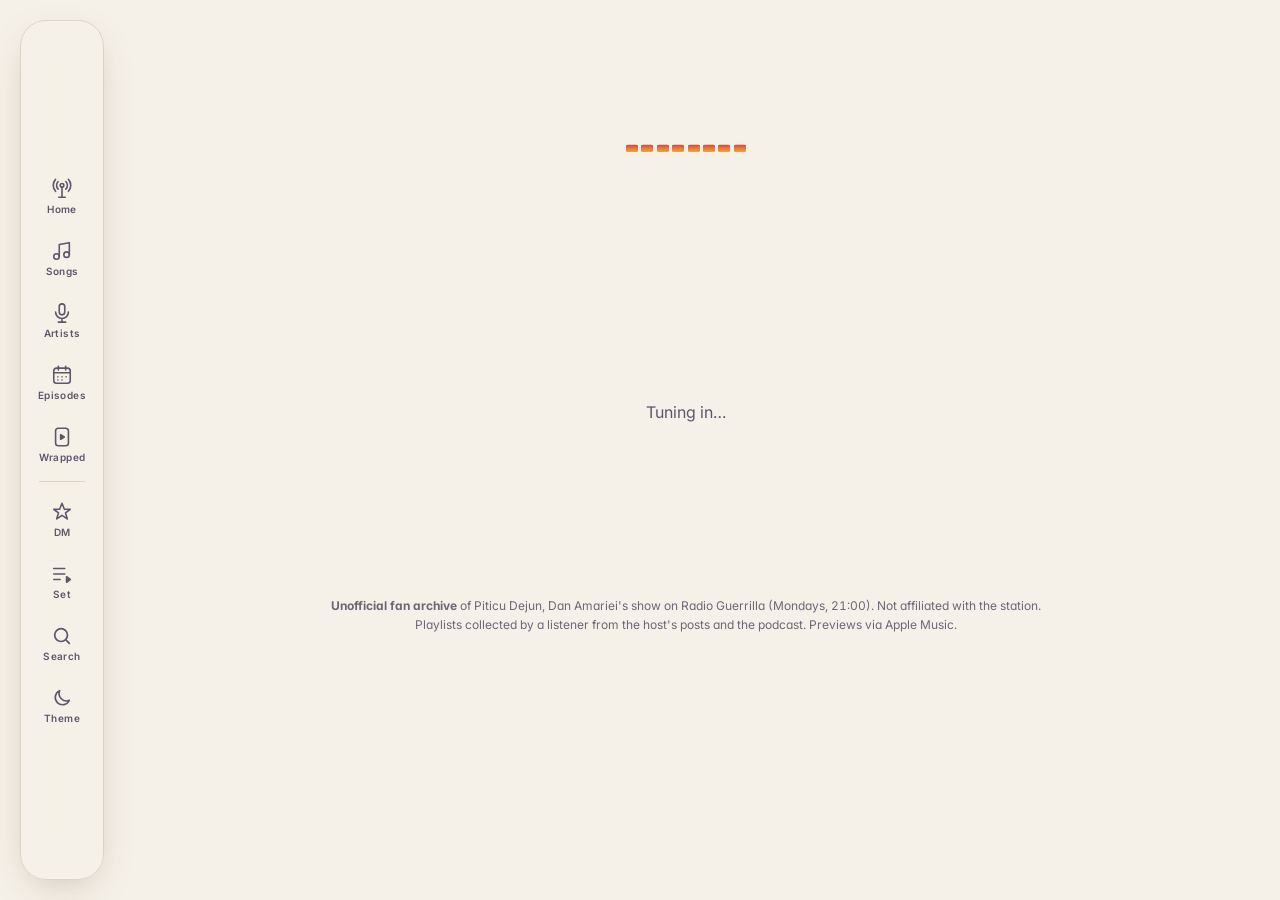
==== index.html @ db1cde35 "Add app shell, design system, router, preview player and views Co-Authored-By: Claude Opus 5.5 <nore" ====
<!doctype html>
<html lang="en">
<head>
<meta charset="utf-8">
<meta name="viewport" content="width=device-width, initial-scale=1, viewport-fit=cover">
<title>Piticu Dejun 400</title>
<meta name="description" content="Unofficial fan archive of Piticu Dejun, Dan Amariei's Monday night show on Radio Guerrilla: every playlist since April 2020, top songs, artists, the Depeche Mode streak and the countdown to #400.">
<meta name="theme-color" content="#0C0A12" media="(prefers-color-scheme: dark)">
<meta name="theme-color" content="#F6F1E8" media="(prefers-color-scheme: light)">
<meta name="color-scheme" content="dark light">
<meta name="pd-data" content="data/shows.json?v=296-3590">
<meta name="pd-aliases" content="data/aliases.json?v=296-3590">
<meta property="og:title" content="Piticu Dejun 400">
<meta property="og:description" content="Breakfast, served Mondays at nine. Every playlist since 2020, in one fan archive.">
<meta property="og:image" content="icons/icon-512.png">
<link rel="manifest" href="manifest.webmanifest">
<link rel="icon" href="icons/icon.svg" type="image/svg+xml">
<link rel="icon" href="icons/icon-192.png" sizes="192x192" type="image/png">
<link rel="apple-touch-icon" href="icons/apple-touch-icon.png">
<meta name="mobile-web-app-capable" content="yes">
<meta name="apple-mobile-web-app-capable" content="yes">
<meta name="apple-mobile-web-app-status-bar-style" content="black-translucent">
<link rel="preconnect" href="https://fonts.googleapis.com">
<link rel="preconnect" href="https://fonts.gstatic.com" crossorigin>
<link href="https://fonts.googleapis.com/css2?family=Inter:wght@400;500;600;700&family=Unbounded:wght@500;700;800&display=swap" rel="stylesheet">
<link rel="preload" href="data/shows.json?v=296-3590" as="fetch" crossorigin>
<link rel="stylesheet" href="css/app.css">
<script>
  // Theme + presenter flags before first paint (no flash).
  (function () {
    var r = document.documentElement, t = null;
    try { t = localStorage.getItem('pd:theme'); } catch (e) {}
    if (t === 'light' || t === 'dark') r.dataset.theme = t;
    r.dataset.themeResolved = t || (matchMedia('(prefers-color-scheme: light)').matches ? 'light' : 'dark');
    if (/[?&]present\b/.test(location.search)) r.dataset.present = '';
  })();
</script>
<script type="module" src="js/app.js"></script>
</head>
<body>
<svg width="0" height="0" style="position:absolute" aria-hidden="true" focusable="false">
  <defs><linearGradient id="meterGrad" x1="0" y1="0" x2="1" y2="1"><stop offset="0" stop-color="#FFB23F"/><stop offset="1" stop-color="#FF3D2E"/></linearGradient></defs>
  <symbol id="i-sp" viewBox="0 0 24 24"><path fill="currentColor" d="M12 2a10 10 0 1 0 0 20 10 10 0 0 0 0-20Zm4.6 14.4a.62.62 0 0 1-.86.2c-2.35-1.43-5.3-1.76-8.79-.96a.62.62 0 1 1-.28-1.21c3.81-.87 7.08-.5 9.72 1.11.3.18.39.57.21.86Zm1.22-2.73a.78.78 0 0 1-1.07.26c-2.69-1.65-6.8-2.13-9.98-1.17a.78.78 0 1 1-.45-1.49c3.64-1.1 8.16-.57 11.24 1.33.37.22.48.7.26 1.07Zm.1-2.84C14.7 8.92 9.38 8.74 6.3 9.68a.94.94 0 1 1-.54-1.8c3.53-1.07 9.4-.86 13.1 1.34a.94.94 0 0 1-.95 1.61Z"/></symbol>
  <symbol id="i-yt" viewBox="0 0 24 24"><circle cx="12" cy="12" r="10" fill="currentColor"/><circle cx="12" cy="12" r="5.6" fill="none" stroke="#fff" stroke-width="1.3"/><path d="M10.4 9.6v4.8l4-2.4-4-2.4Z" fill="#fff"/></symbol>
  <symbol id="i-am" viewBox="0 0 24 24"><rect x="2" y="2" width="20" height="20" rx="6" fill="currentColor"/><path d="M15.6 6.4v7.9a2 2 0 1 1-1.3-1.9V8.9l-4.6 1v5.6a2 2 0 1 1-1.3-1.9V8.3l7.2-1.9Z" fill="#fff"/></symbol>
  <symbol id="i-home" viewBox="0 0 24 24" fill="none" stroke="currentColor" stroke-width="1.75" stroke-linecap="round" stroke-linejoin="round"><path d="M12 10v11M8.5 21h7"/><circle cx="12" cy="8" r="2"/><path d="M7.8 3.8a6 6 0 0 0 0 8.4M16.2 3.8a6 6 0 0 1 0 8.4M5 1.5a9.5 9.5 0 0 0 0 13M19 1.5a9.5 9.5 0 0 1 0 13"/></symbol>
  <symbol id="i-note" viewBox="0 0 24 24" fill="none" stroke="currentColor" stroke-width="1.75" stroke-linecap="round" stroke-linejoin="round"><path d="M9 18V5l11-2v13"/><circle cx="6" cy="18" r="3"/><circle cx="17" cy="16" r="3"/></symbol>
  <symbol id="i-mic" viewBox="0 0 24 24" fill="none" stroke="currentColor" stroke-width="1.75" stroke-linecap="round" stroke-linejoin="round"><rect x="9" y="2" width="6" height="12" rx="3"/><path d="M5 11a7 7 0 0 0 14 0M12 18v4M8 22h8"/></symbol>
  <symbol id="i-cal" viewBox="0 0 24 24" fill="none" stroke="currentColor" stroke-width="1.75" stroke-linecap="round" stroke-linejoin="round"><rect x="3" y="4.5" width="18" height="16.5" rx="3"/><path d="M3 9.5h18M8 2.5v4M16 2.5v4"/><path d="M7.5 14h.01M12 14h.01M16.5 14h.01M7.5 17.5h.01M12 17.5h.01"/></symbol>
  <symbol id="i-story" viewBox="0 0 24 24" fill="none" stroke="currentColor" stroke-width="1.75" stroke-linecap="round" stroke-linejoin="round"><rect x="5" y="2.5" width="14" height="19" rx="3"/><path d="M10.5 9.5v5l4-2.5-4-2.5Z" fill="currentColor"/></symbol>
  <symbol id="i-queue" viewBox="0 0 24 24" fill="none" stroke="currentColor" stroke-width="1.75" stroke-linecap="round" stroke-linejoin="round"><path d="M3 6h12M3 12h12M3 18h7"/><path d="M17 15v6l4-3-4-3Z" fill="currentColor"/></symbol>
  <symbol id="i-search" viewBox="0 0 24 24" fill="none" stroke="currentColor" stroke-width="1.9" stroke-linecap="round"><circle cx="11" cy="11" r="7"/><path d="m20 20-3.5-3.5"/></symbol>
  <symbol id="i-sun" viewBox="0 0 24 24" fill="none" stroke="currentColor" stroke-width="1.75" stroke-linecap="round"><circle cx="12" cy="12" r="4"/><path d="M12 2v2M12 20v2M4.9 4.9l1.4 1.4M17.7 17.7l1.4 1.4M2 12h2M20 12h2M4.9 19.1l1.4-1.4M17.7 6.3l1.4-1.4"/></symbol>
  <symbol id="i-moon" viewBox="0 0 24 24" fill="none" stroke="currentColor" stroke-width="1.75" stroke-linecap="round" stroke-linejoin="round"><path d="M20 14.5A8 8 0 0 1 9.5 4 8 8 0 1 0 20 14.5Z"/></symbol>
  <symbol id="i-vinyl" viewBox="0 0 24 24" fill="none" stroke="currentColor" stroke-width="1.5"><circle cx="12" cy="12" r="10"/><circle cx="12" cy="12" r="3"/><path d="M12 5.5a6.5 6.5 0 0 1 6.5 6.5" stroke-linecap="round"/></symbol>
  <symbol id="i-play" viewBox="0 0 24 24"><path d="M8 5.5v13l11-6.5-11-6.5Z" fill="currentColor"/></symbol>
  <symbol id="i-stop" viewBox="0 0 24 24"><rect x="7" y="7" width="10" height="10" rx="2" fill="currentColor"/></symbol>
  <symbol id="i-close" viewBox="0 0 24 24" fill="none" stroke="currentColor" stroke-width="2" stroke-linecap="round"><path d="M6 6l12 12M18 6 6 18"/></symbol>
  <symbol id="i-more" viewBox="0 0 24 24" fill="currentColor"><circle cx="5" cy="12" r="1.8"/><circle cx="12" cy="12" r="1.8"/><circle cx="19" cy="12" r="1.8"/></symbol>
  <symbol id="i-left" viewBox="0 0 24 24" fill="none" stroke="currentColor" stroke-width="2" stroke-linecap="round" stroke-linejoin="round"><path d="m15 18-6-6 6-6"/></symbol>
  <symbol id="i-right" viewBox="0 0 24 24" fill="none" stroke="currentColor" stroke-width="2" stroke-linecap="round" stroke-linejoin="round"><path d="m9 18 6-6-6-6"/></symbol>
  <symbol id="i-ext" viewBox="0 0 24 24" fill="none" stroke="currentColor" stroke-width="1.9" stroke-linecap="round" stroke-linejoin="round"><path d="M14 4h6v6M20 4l-9 9M18 14v5a1 1 0 0 1-1 1H5a1 1 0 0 1-1-1V7a1 1 0 0 1 1-1h5"/></symbol>
  <symbol id="i-flame" viewBox="0 0 24 24" fill="none" stroke="currentColor" stroke-width="1.75" stroke-linecap="round" stroke-linejoin="round"><path d="M12 22c4 0 7-2.7 7-6.6 0-4.4-3.6-6.4-4.6-10.4-2.4 1.6-3.4 4-3.4 6-1.2-.8-2-2.2-2.2-3.6C6.6 9.2 5 11.8 5 15.4 5 19.3 8 22 12 22Z"/></symbol>
  <symbol id="i-spark" viewBox="0 0 24 24" fill="none" stroke="currentColor" stroke-width="1.75" stroke-linecap="round" stroke-linejoin="round"><path d="M12 3v4M12 17v4M3 12h4M17 12h4M6.3 6.3l2.5 2.5M15.2 15.2l2.5 2.5M6.3 17.7l2.5-2.5M15.2 8.8l2.5-2.5"/></symbol>
  <symbol id="i-clock" viewBox="0 0 24 24" fill="none" stroke="currentColor" stroke-width="1.75" stroke-linecap="round"><circle cx="12" cy="12" r="9"/><path d="M12 7v5l3 2"/></symbol>
  <symbol id="i-info" viewBox="0 0 24 24" fill="none" stroke="currentColor" stroke-width="1.75" stroke-linecap="round"><circle cx="12" cy="12" r="9"/><path d="M12 11v5M12 8h.01"/></symbol>
  <symbol id="i-dm" viewBox="0 0 24 24" fill="none" stroke="currentColor" stroke-width="1.75" stroke-linecap="round" stroke-linejoin="round"><path d="M12 2.5 14.6 9H21l-5.2 4 2 6.5L12 15.6 6.2 19.5l2-6.5L3 9h6.4L12 2.5Z"/></symbol>
</svg>

<a class="skip" href="#main">Skip to content</a>

<nav class="tabs" aria-label="Sections" id="tabs">
  <a class="tab" href="#/" data-tab="home"><svg class="ic" aria-hidden="true"><use href="#i-home"/></svg>Home</a>
  <a class="tab" href="#/songs" data-tab="songs"><svg class="ic" aria-hidden="true"><use href="#i-note"/></svg>Songs</a>
  <a class="tab" href="#/artists" data-tab="artists"><svg class="ic" aria-hidden="true"><use href="#i-mic"/></svg>Artists</a>
  <a class="tab" href="#/episodes" data-tab="episodes"><svg class="ic" aria-hidden="true"><use href="#i-cal"/></svg>Episodes</a>
  <a class="tab" href="#/wrapped" data-tab="wrapped"><svg class="ic" aria-hidden="true"><use href="#i-story"/></svg>Wrapped</a>
  <div class="rail-sep" aria-hidden="true"></div>
  <a class="tab rail-only" href="#/dm" data-tab="dm"><svg class="ic" aria-hidden="true"><use href="#i-dm"/></svg>DM</a>
  <a class="tab rail-only" href="#/setlist" data-tab="setlist"><svg class="ic" aria-hidden="true"><use href="#i-queue"/></svg>Set</a>
  <a class="tab rail-only" href="#/search" data-tab="search"><svg class="ic" aria-hidden="true"><use href="#i-search"/></svg>Search</a>
  <button class="tab rail-only theme-btn" type="button" data-theme-toggle aria-label="Switch light or dark theme"><svg class="ic i-sun" aria-hidden="true"><use href="#i-sun"/></svg><svg class="ic i-moon" aria-hidden="true"><use href="#i-moon"/></svg>Theme</button>
</nav>

<div class="app">
  <header class="appbar" id="appbar">
    <a class="brand" href="#/" aria-label="Piticu Dejun 400, home">
      <span class="brand-mark" aria-hidden="true">400</span>
      <span class="brand-name">Piticu Dejun<small>Luni 21:00 · fan archive</small></span>
    </a>
    <a class="icon-btn" href="#/setlist" aria-label="Set builder"><svg class="ic" aria-hidden="true"><use href="#i-queue"/></svg></a>
    <a class="icon-btn" href="#/search" aria-label="Search songs, artists and episodes"><svg class="ic" aria-hidden="true"><use href="#i-search"/></svg></a>
    <button class="icon-btn theme-btn" type="button" data-theme-toggle aria-label="Switch light or dark theme"><svg class="ic i-sun" aria-hidden="true"><use href="#i-sun"/></svg><svg class="ic i-moon" aria-hidden="true"><use href="#i-moon"/></svg></button>
  </header>

  <main id="main" class="view" tabindex="-1">
    <div class="loading" role="status"><div class="eq" aria-hidden="true"><i></i><i></i><i></i><i></i><i></i><i></i><i></i><i></i></div>Tuning in…</div>
  </main>

  <footer class="footer">
    <p><b>Unofficial fan archive</b> of Piticu Dejun, Dan Amariei's show on Radio Guerrilla (Mondays, 21:00). Not affiliated with the station.</p>
    <p>Playlists collected by a listener from the host's posts and the podcast. Previews via Apple Music.</p>
  </footer>
</div>

<div class="mini" id="mini" role="region" aria-label="Preview player" aria-live="polite" hidden></div>
<dialog class="sheet" id="sheet" aria-labelledby="sheet-title"></dialog>
<audio id="pd-audio" preload="none"></audio>
<noscript><p style="padding:24px">This archive needs JavaScript to show the playlists.</p></noscript>
</body>
</html>
---- css/app.css ----
/* Piticu Dejun 400 — shared design system.
   Tokens → base → layout/chrome → components → views → responsive → motion.
   Other views (Wrapped, Set builder) build on these classes; add view-specific CSS at the end
   in a clearly marked block, scoped under the view's root class (e.g. .v-wrapped). */

/* ============================================================ tokens */
:root {
  --bg: #0C0A12; --bg-glow: #3A0F1C; --surface: #15121D; --surface-2: #1E1A29; --surface-3: #282236;
  --line: #2C2639; --text: #F5EEE4; --text-2: #A79FB5; --text-3: #8A8299;
  --onair: #FF3D2E; --amber: #FFB23F; --violet: #8B7CFF; --violet-soft: rgba(139, 124, 255, .16);
  --meter: linear-gradient(90deg, #FFB23F 0%, #FF7A35 55%, #FF3D2E 100%);
  --meter-v: linear-gradient(0deg, #FFB23F 0%, #FF7A35 55%, #FF3D2E 100%);
  --heat-0: #1E1A29; --heat-1: #5A2A1E; --heat-2: #9A4320; --heat-3: #E0701F; --heat-4: #FFB23F;
  --spotify: #1ED760; --youtube: #FF0033; --apple: #FA2D48;
  --glass: rgba(16, 13, 24, .74); --shadow: 0 12px 40px -12px rgba(0, 0, 0, .55);
  --ease-out: cubic-bezier(.16, 1, .3, 1); --ease-io: cubic-bezier(.65, 0, .35, 1);
  --gutter: 16px; --r-row: 12px; --r-card: 18px; --r-hero: 28px;
  --f-display: "Unbounded", system-ui, sans-serif; --f-ui: "Inter", system-ui, -apple-system, sans-serif;
  --tabbar-h: 64px; --rail-w: 84px;
  color-scheme: dark;
}
@media (prefers-color-scheme: light) {
  :root:not([data-theme="dark"]) {
    --bg: #F6F1E8; --bg-glow: #FBD9C4; --surface: #FFFFFF; --surface-2: #EFE8DC; --surface-3: #E5DCCD;
    --line: #DCD3C4; --text: #17131F; --text-2: #5E566B; --text-3: #6E6679;
    --onair: #D8261A; --amber: #A86500; --violet: #5B4BE0; --violet-soft: rgba(91, 75, 224, .12);
    --meter: linear-gradient(90deg, #E59A1A 0%, #E2611F 55%, #D8261A 100%);
    --meter-v: linear-gradient(0deg, #E59A1A 0%, #E2611F 55%, #D8261A 100%);
    --heat-0: #EFE8DC; --heat-1: #F6D2B0; --heat-2: #EFA36A; --heat-3: #E2611F; --heat-4: #B8300F;
    --spotify: #1AA34A; --youtube: #E0002B; --apple: #E0233C;
    --glass: rgba(246, 241, 232, .82); --shadow: 0 12px 40px -16px rgba(60, 40, 20, .35);
    color-scheme: light;
  }
}
:root[data-theme="light"] {
  --bg: #F6F1E8; --bg-glow: #FBD9C4; --surface: #FFFFFF; --surface-2: #EFE8DC; --surface-3: #E5DCCD;
  --line: #DCD3C4; --text: #17131F; --text-2: #5E566B; --text-3: #6E6679;
  --onair: #D8261A; --amber: #A86500; --violet: #5B4BE0; --violet-soft: rgba(91, 75, 224, .12);
  --meter: linear-gradient(90deg, #E59A1A 0%, #E2611F 55%, #D8261A 100%);
  --meter-v: linear-gradient(0deg, #E59A1A 0%, #E2611F 55%, #D8261A 100%);
  --heat-0: #EFE8DC; --heat-1: #F6D2B0; --heat-2: #EFA36A; --heat-3: #E2611F; --heat-4: #B8300F;
  --spotify: #1AA34A; --youtube: #E0002B; --apple: #E0233C;
  --glass: rgba(246, 241, 232, .82); --shadow: 0 12px 40px -16px rgba(60, 40, 20, .35);
  color-scheme: light;
}

/* ============================================================ base */
*, *::before, *::after { box-sizing: border-box; margin: 0; padding: 0; }
html { -webkit-text-size-adjust: 100%; scroll-padding-top: 72px; }
body {
  background: var(--bg); color: var(--text); min-height: 100vh; min-height: 100dvh; overflow-x: hidden;
  font: 400 15px/1.45 var(--f-ui); font-feature-settings: "tnum", "cv11"; -webkit-font-smoothing: antialiased;
  -webkit-tap-highlight-color: transparent;
}
a { color: inherit; text-decoration: none; }
button, input, select { font: inherit; color: inherit; }
button { background: none; border: 0; cursor: pointer; }
img, svg { display: block; }
ol, ul { list-style: none; }
:focus-visible { outline: 2px solid var(--amber); outline-offset: 2px; border-radius: 8px; }
h1:focus { outline: none; }
.sr-only { position: absolute !important; width: 1px; height: 1px; overflow: hidden; clip: rect(0 0 0 0); white-space: nowrap; }
.skip { position: fixed; left: 12px; top: -60px; z-index: 100; padding: 12px 16px; border-radius: 12px; background: var(--amber); color: #17131F; font-weight: 700; }
.skip:focus { top: 12px; }
.ic { width: 20px; height: 20px; flex: none; }
.micro { font: 600 11px/1.3 var(--f-ui); letter-spacing: .14em; text-transform: uppercase; color: var(--text-2); }
.muted { color: var(--text-2); }
.num { font-family: var(--f-display); letter-spacing: -.02em; }
.hl { color: var(--onair); }
.amber { color: var(--amber); }
.clamp { white-space: nowrap; overflow: hidden; text-overflow: ellipsis; }
.grad-text { background: var(--meter); -webkit-background-clip: text; background-clip: text; color: transparent; }

/* ============================================================ chrome: app bar, rail / tab bar, footer */
.app { max-width: 1440px; margin: 0 auto; padding: 0 var(--gutter) calc(var(--tabbar-h) + 40px + env(safe-area-inset-bottom)); }
.appbar {
  position: sticky; top: 0; z-index: 30; display: flex; align-items: center; gap: 8px;
  margin: 0 calc(var(--gutter) * -1); padding: calc(8px + env(safe-area-inset-top)) var(--gutter) 8px;
  background: var(--glass); border-bottom: 1px solid transparent;
  backdrop-filter: blur(18px) saturate(1.4); -webkit-backdrop-filter: blur(18px) saturate(1.4);
  transition: border-color .32s var(--ease-out);
}
.appbar.scrolled { border-bottom-color: var(--line); }
.brand { display: flex; align-items: center; gap: 10px; min-height: 44px; margin-right: auto; min-width: 0; }
.brand-mark {
  width: 34px; height: 34px; border-radius: 11px; display: grid; place-items: center; flex: none;
  background: radial-gradient(circle at 30% 25%, #FF7A35, #FF3D2E 55%, #8A1A2A); color: #fff;
  font: 800 12px/1 var(--f-display); letter-spacing: -.03em; box-shadow: 0 0 18px -4px rgba(255, 61, 46, .7);
}
.brand-name { font: 700 14px/1.1 var(--f-display); letter-spacing: -.01em; }
.brand-name small { display: block; font: 500 11px/1.2 var(--f-ui); color: var(--text-2); letter-spacing: 0; }
.icon-btn {
  width: 44px; height: 44px; border-radius: 50%; display: grid; place-items: center; flex: none;
  border: 1px solid var(--line); background: var(--surface); transition: transform .16s var(--ease-out), background .16s;
}
.icon-btn:hover { background: var(--surface-2); }
.icon-btn:active { transform: scale(.94); }
.theme-btn .i-moon, :root[data-theme-resolved="light"] .theme-btn .i-sun { display: none; }
:root[data-theme-resolved="light"] .theme-btn .i-moon { display: block; }

.tabs {
  position: fixed; left: 12px; right: 12px; bottom: calc(10px + env(safe-area-inset-bottom)); z-index: 40;
  display: grid; grid-template-columns: repeat(5, 1fr); height: var(--tabbar-h); border-radius: 22px;
  background: var(--glass); border: 1px solid var(--line); box-shadow: var(--shadow);
  backdrop-filter: blur(18px) saturate(1.4); -webkit-backdrop-filter: blur(18px) saturate(1.4);
}
.tab {
  display: flex; flex-direction: column; align-items: center; justify-content: center; gap: 4px; min-width: 0;
  color: var(--text-2); font: 600 10px/1 var(--f-ui); letter-spacing: .04em; position: relative; border-radius: 18px;
  transition: color .32s var(--ease-out);
}
.tab .ic { width: 22px; height: 22px; transition: transform .32s var(--ease-out); }
.tab:active .ic { transform: scale(.9); }
.tab[aria-current="page"] { color: var(--text); }
.tab[aria-current="page"] .ic { color: var(--onair); }
.tab[aria-current="page"]::before {
  content: ""; position: absolute; top: 6px; width: 4px; height: 4px; border-radius: 50%;
  background: var(--onair); box-shadow: 0 0 8px var(--onair);
}
.tab.rail-only { display: none; }

.footer { color: var(--text-3); font-size: 12px; line-height: 1.6; text-align: center; margin-top: 56px; padding: 0 8px; }
.footer a { text-decoration: underline; text-underline-offset: 2px; }

/* ============================================================ page structure */
.view { min-height: 60vh; }
.page-h { padding: 24px 0 8px; display: grid; gap: 10px; }
.page-h h1 { font: 800 clamp(30px, 8.4vw, 56px)/1 var(--f-display); letter-spacing: -.035em; overflow-wrap: anywhere; }
.page-h .sub { color: var(--text-2); font-size: 15px; max-width: 60ch; }
.page-h .kicker { color: var(--amber); }
.crumbs { display: flex; gap: 6px; align-items: center; flex-wrap: wrap; }
.back { display: inline-flex; align-items: center; gap: 4px; min-height: 44px; padding-right: 8px; color: var(--text-2); font-weight: 600; font-size: 13px; }
.back .ic { width: 18px; height: 18px; }
.sec { margin-top: 36px; min-width: 0; }
.sec-h { display: flex; align-items: flex-end; justify-content: space-between; gap: 12px; margin-bottom: 14px; }
.sec-h > div { min-width: 0; }
.sec-h h2 { font: 700 clamp(20px, 5.4vw, 28px)/1.12 var(--f-display); letter-spacing: -.02em; }
.sec-h .micro { margin-bottom: 8px; }
.link { font: 600 13px/1 var(--f-ui); color: var(--amber); white-space: nowrap; padding: 14px 0; display: inline-flex; align-items: center; gap: 4px; }
.grid { display: grid; gap: 16px; grid-template-columns: minmax(0, 1fr); }
.cols-2 { display: grid; gap: 16px; grid-template-columns: minmax(0, 1fr); }
.prose { color: var(--text-2); max-width: 64ch; }
.prose b { color: var(--text); font-weight: 600; }

/* ============================================================ cards & stats */
.card { background: var(--surface); border: 1px solid var(--line); border-radius: var(--r-card); padding: 6px;
  box-shadow: inset 0 1px 0 color-mix(in oklab, var(--text) 5%, transparent); min-width: 0; }
.card.pad { padding: 16px; }
.stats { display: grid; grid-template-columns: repeat(2, minmax(0, 1fr)); gap: 12px; }
.stat {
  position: relative; overflow: hidden; border-radius: var(--r-card); padding: 14px 14px 16px; background: var(--surface);
  border: 1px solid var(--line); display: flex; flex-direction: column; min-width: 0;
  box-shadow: inset 0 1px 0 color-mix(in oklab, var(--text) 6%, transparent);
}
.stat .micro { padding-right: 30px; }
.stat .n { font: 800 clamp(28px, 8.4vw, 48px)/1 var(--f-display); letter-spacing: -.03em; margin-top: 14px; white-space: nowrap; }
.stat .n small { font-size: .45em; letter-spacing: 0; margin-left: 2px; color: var(--text-2); }
.stat .cap { color: var(--text-2); font-size: 13px; margin-top: 8px; line-height: 1.35; }
.stat .glyph { position: absolute; right: 12px; top: 12px; width: 24px; height: 24px; color: var(--text-3); }
.stat.hot { background: linear-gradient(160deg, color-mix(in oklab, var(--onair) 24%, var(--surface)) 0%, var(--surface) 72%);
  border-color: color-mix(in oklab, var(--onair) 40%, var(--line)); }
.stat.hot .glyph { color: var(--onair); }
.stat.violet { background: linear-gradient(160deg, color-mix(in oklab, var(--violet) 22%, var(--surface)) 0%, var(--surface) 72%);
  border-color: color-mix(in oklab, var(--violet) 40%, var(--line)); }
.stat.violet .glyph { color: var(--violet); }
a.stat { transition: transform .32s var(--ease-out), border-color .32s; }
a.stat:hover { transform: translateY(-2px); border-color: color-mix(in oklab, var(--amber) 50%, var(--line)); }
.share { height: 6px; border-radius: 99px; background: var(--surface-2); margin-top: 12px; overflow: hidden; }
.share i { display: block; height: 100%; width: 100%; background: var(--meter); border-radius: inherit; transform-origin: left; transform: scaleX(0);
  transition: transform 1.6s var(--ease-out) .3s; }
.in .share i, .share.in i { transform: scaleX(var(--w, 1)); }

/* ============================================================ ranked rows / track rows */
.rank { display: grid; gap: 2px; }
.row {
  position: relative; display: grid; grid-template-columns: 22px 44px minmax(0, 1fr) auto; align-items: center; gap: 10px;
  padding: 8px 6px 8px 8px; border-radius: var(--r-row); min-height: 64px; transition: background .16s;
}
.row:hover { background: color-mix(in oklab, var(--surface-2) 70%, transparent); }
.row.no-rank { grid-template-columns: 44px minmax(0, 1fr) auto; }
.row .rk { font: 700 14px/1 var(--f-display); color: var(--text-3); text-align: center; }
.row .rk.top { color: var(--onair); }
.row .rk.slot { font-size: 12px; }
.tt { min-width: 0; }
.tt .s { font: 600 15px/1.25 var(--f-ui); display: -webkit-box; -webkit-line-clamp: 2; -webkit-box-orient: vertical; overflow: hidden; overflow-wrap: anywhere; }
.tt .s a:hover, .tt .a a:hover { text-decoration: underline; text-underline-offset: 2px; }
.tt .a { font-size: 13px; color: var(--text-2); white-space: nowrap; overflow: hidden; text-overflow: ellipsis; margin-top: 2px; }
.tt .a b { font-weight: 600; color: var(--text); }
.badge {
  display: inline-flex; align-items: center; gap: 4px; vertical-align: 1px; margin-left: 6px; padding: 3px 7px; border-radius: 99px;
  font: 700 9.5px/1 var(--f-ui); letter-spacing: .1em; text-transform: uppercase; white-space: nowrap;
  background: color-mix(in oklab, var(--amber) 16%, transparent); color: var(--amber);
}
.badge.violet { background: var(--violet-soft); color: var(--violet); }
.badge.red { background: color-mix(in oklab, var(--onair) 15%, transparent); color: var(--onair); }
.badge.plain { background: var(--surface-2); color: var(--text-2); }
.meter { display: flex; align-items: center; gap: 8px; margin-top: 6px; }
.meter .plays { font: 700 12px/1 var(--f-display); white-space: nowrap; }
.meter .plays small { font: 500 11px/1 var(--f-ui); margin-left: 3px; color: var(--text-3); }
.bar { position: relative; flex: 1; height: 4px; border-radius: 99px; background: var(--surface-2); overflow: hidden; min-width: 24px; }
.bar i { display: block; height: 100%; border-radius: inherit; background: var(--meter); transform-origin: left; transform: scaleX(0);
  transition: transform 1.4s var(--ease-out) var(--dl, 0s); }
.in .bar i, .bar.in i { transform: scaleX(var(--w, 1)); }
.acts { display: flex; align-items: center; gap: 4px; }
.count-pill { font: 700 14px/1 var(--f-display); min-width: 2.2ch; text-align: right; padding-right: 4px; }
.count-pill small { display: block; font: 500 10px/1 var(--f-ui); color: var(--text-3); letter-spacing: .08em; text-transform: uppercase; margin-top: 4px; }

/* cover tile = the inline preview button */
.cover {
  width: 44px; height: 44px; border-radius: 10px; display: grid; place-items: center; flex: none; position: relative; overflow: hidden;
  font: 700 13px/1 var(--f-display); color: #fff; letter-spacing: .02em; text-shadow: 0 1px 2px rgba(0, 0, 0, .35);
  background: linear-gradient(135deg, hsl(var(--h) 70% 52%), hsl(calc(var(--h) + 40) 65% 30%));
}
.cover::after { content: ""; position: absolute; inset: 0;
  background: radial-gradient(circle at 50% 50%, transparent 30%, rgba(0, 0, 0, .22) 31%, transparent 33%, transparent 60%, rgba(255, 255, 255, .08) 61%, transparent 63%); }
.cover.lg { width: 96px; height: 96px; border-radius: 22px; font-size: 26px; }
.cover img { position: absolute; inset: 0; width: 100%; height: 100%; object-fit: cover; }
button.pv { cursor: pointer; transition: transform .16s var(--ease-out); }
button.pv:active { transform: scale(.94); }
.pv .pv-glyph {
  position: absolute; inset: 0; z-index: 2; display: grid; place-items: center; background: rgba(12, 10, 18, .45);
  opacity: 0; transition: opacity .16s;
}
.pv .pv-glyph .ic { width: 18px; height: 18px; color: #fff; }
.pv:hover .pv-glyph, .pv:focus-visible .pv-glyph, .pv[data-state] .pv-glyph { opacity: 1; }
.pv .pv-ring { position: absolute; inset: 3px; z-index: 3; width: calc(100% - 6px); height: calc(100% - 6px); transform: rotate(-90deg); pointer-events: none; opacity: 0; }
.pv[data-state="playing"] .pv-ring, .pv[data-state="loading"] .pv-ring { opacity: 1; }
.pv .pv-ring circle { fill: none; stroke: #fff; stroke-width: 3; stroke-linecap: round; }
.pv[data-state="loading"] .pv-ring { animation: spin 1s linear infinite; }
.pv .i-stop, .pv[data-state="playing"] .i-play, .pv[data-state="loading"] .i-play { display: none; }
.pv[data-state="playing"] .i-stop { display: block; }
.pv[data-state="none"] .pv-glyph { opacity: 1; background: rgba(12, 10, 18, .62); }
.pv[data-state="none"] .pv-glyph::after { content: "no preview"; font: 700 8px/1.1 var(--f-ui); letter-spacing: .06em; text-transform: uppercase; color: #fff; text-align: center; padding: 2px; }
.pv[data-state="none"] .pv-glyph .ic { display: none; }
@keyframes spin { to { transform: rotate(270deg); } }

/* listen buttons */
.lb {
  width: 40px; height: 40px; border-radius: 50%; display: grid; place-items: center; flex: none; position: relative;
  background: var(--surface-2); border: 1px solid var(--line); transition: transform .16s var(--ease-out), background .16s;
}
.lb::before { content: ""; position: absolute; inset: -3px; } /* 46px hit area */
.lb:hover { transform: scale(1.06); background: var(--surface-3); }
.lb:active { transform: scale(.94); }
.lb .ic { width: 18px; height: 18px; }
.lb.sp .ic { color: var(--spotify); } .lb.yt .ic { color: var(--youtube); } .lb.am .ic { color: var(--apple); }
.lb.more .ic { color: var(--text-2); }
.lb.wide-only { display: none; }

/* big listen buttons (song page, sheet) */
.listen-grid { display: grid; gap: 10px; grid-template-columns: minmax(0, 1fr); }
.listen {
  display: flex; align-items: center; gap: 12px; min-height: 56px; padding: 10px 16px; border-radius: 16px;
  background: var(--surface-2); border: 1px solid var(--line); font-weight: 600; transition: transform .16s var(--ease-out), background .16s;
}
.listen:hover { background: var(--surface-3); }
.listen:active { transform: scale(.98); }
.listen .ic { width: 24px; height: 24px; }
.listen small { display: block; font-weight: 500; font-size: 12px; color: var(--text-2); }
.listen .go { margin-left: auto; color: var(--text-3); }
.listen.sp .ic:first-child { color: var(--spotify); } .listen.yt .ic:first-child { color: var(--youtube); } .listen.am .ic:first-child { color: var(--apple); }
.credit { font-size: 12px; color: var(--text-3); }
.credit a { text-decoration: underline; text-underline-offset: 2px; }

/* ============================================================ controls: chips, toggles, segmented, search */
.controls { display: flex; flex-wrap: wrap; gap: 8px; align-items: center; margin: 4px 0 16px; }
.chips { display: flex; gap: 6px; overflow-x: auto; scrollbar-width: none; padding: 2px; margin: -2px; max-width: 100%;
  mask-image: linear-gradient(90deg, #000 92%, transparent); -webkit-mask-image: linear-gradient(90deg, #000 92%, transparent); }
.chips::-webkit-scrollbar { display: none; }
.chip {
  flex: none; min-height: 40px; padding: 0 14px; border-radius: 999px; display: inline-flex; align-items: center; gap: 6px;
  background: var(--surface); border: 1px solid var(--line); color: var(--text-2); font: 600 13px/1 var(--f-ui);
  transition: background .32s var(--ease-out), color .32s, border-color .32s; position: relative;
}
.chip::before { content: ""; position: absolute; inset: -2px 0; }
.chip:hover { color: var(--text); }
.chip[aria-pressed="true"], .chip[aria-current="page"], .chip.on { background: var(--text); color: var(--bg); border-color: var(--text); }
.toggle { display: inline-flex; align-items: center; gap: 10px; min-height: 44px; padding: 0 4px; cursor: pointer; font: 600 13px/1.2 var(--f-ui); color: var(--text-2); user-select: none; }
.toggle input { position: absolute; opacity: 0; width: 1px; height: 1px; }
.toggle .sw { width: 38px; height: 22px; border-radius: 99px; background: var(--surface-3); position: relative; flex: none; transition: background .32s var(--ease-out); }
.toggle .sw::after { content: ""; position: absolute; left: 3px; top: 3px; width: 16px; height: 16px; border-radius: 50%; background: var(--text-2);
  transition: transform .32s var(--ease-out), background .32s; }
.toggle input:checked + .sw { background: var(--onair); }
.toggle input:checked + .sw::after { transform: translateX(16px); background: #fff; }
.toggle input:focus-visible + .sw { outline: 2px solid var(--amber); outline-offset: 2px; }
.seg { display: inline-grid; grid-auto-flow: column; grid-auto-columns: 1fr; gap: 2px; padding: 3px; border-radius: 14px; background: var(--surface-2); border: 1px solid var(--line); max-width: 100%; overflow-x: auto; scrollbar-width: none; }
.seg button, .seg a { min-height: 38px; padding: 0 12px; border-radius: 11px; font: 600 13px/1 var(--f-ui); color: var(--text-2); white-space: nowrap; display: grid; place-items: center; transition: background .32s var(--ease-out), color .32s; }
.seg [aria-pressed="true"], .seg [aria-current="page"] { background: var(--surface); color: var(--text); box-shadow: 0 1px 2px rgba(0, 0, 0, .2); }
.searchbox { position: relative; display: flex; align-items: center; }
.searchbox .ic { position: absolute; left: 16px; color: var(--text-3); pointer-events: none; }
.searchbox input {
  width: 100%; min-height: 56px; padding: 0 16px 0 48px; border-radius: 18px; border: 1px solid var(--line); background: var(--surface);
  font: 500 17px/1 var(--f-ui); outline: none; transition: border-color .16s, box-shadow .16s;
}
.searchbox input:focus { border-color: var(--amber); box-shadow: 0 0 0 4px color-mix(in oklab, var(--amber) 18%, transparent); }
.searchbox input::placeholder { color: var(--text-3); }
.btn {
  display: inline-flex; align-items: center; justify-content: center; gap: 8px; min-height: 44px; padding: 0 18px; border-radius: 999px;
  font: 600 14px/1 var(--f-ui); background: var(--surface-2); border: 1px solid var(--line); transition: transform .16s var(--ease-out), background .16s;
}
.btn:hover { background: var(--surface-3); }
.btn:active { transform: scale(.97); }
.btn.primary { background: var(--onair); border-color: var(--onair); color: #fff; }
.more-wrap { display: flex; justify-content: center; padding: 12px 0 6px; }

/* ============================================================ home hero */
.hero {
  position: relative; overflow: hidden; isolation: isolate; display: flex; flex-direction: column;
  margin: 0 calc(var(--gutter) * -1); padding: 16px var(--gutter) 0; min-height: min(620px, 74vh);
}
.hero::before {
  content: ""; position: absolute; inset: -30% -30% 0; z-index: -2;
  mask-image: linear-gradient(180deg, #000 60%, transparent 100%); -webkit-mask-image: linear-gradient(180deg, #000 60%, transparent 100%);
  background: radial-gradient(45% 40% at 70% 30%, var(--bg-glow), transparent 70%),
    radial-gradient(35% 30% at 15% 80%, color-mix(in oklab, var(--violet) 22%, transparent), transparent 70%);
  animation: drift 22s var(--ease-io) infinite alternate;
}
.hero::after {
  content: ""; position: absolute; inset: 0; z-index: -1; opacity: .5;
  background-image: radial-gradient(color-mix(in oklab, var(--text) 10%, transparent) 1px, transparent 1px);
  background-size: 4px 4px; mask-image: linear-gradient(180deg, #000 0%, transparent 80%); -webkit-mask-image: linear-gradient(180deg, #000 0%, transparent 80%);
}
@keyframes drift { to { transform: translate3d(-6%, 4%, 0) scale(1.08); } }
.hero-top { display: flex; align-items: center; justify-content: space-between; gap: 12px; }
.onair {
  display: inline-flex; align-items: center; gap: 8px; padding: 8px 12px 8px 10px; border-radius: 999px; white-space: nowrap;
  border: 1px solid color-mix(in oklab, var(--onair) 55%, transparent); background: color-mix(in oklab, var(--onair) 14%, transparent);
  color: var(--onair); font: 700 11px/1 var(--f-ui); letter-spacing: .16em; text-transform: uppercase;
  box-shadow: 0 0 24px -4px color-mix(in oklab, var(--onair) 55%, transparent);
}
.dot { width: 8px; height: 8px; border-radius: 50%; background: var(--onair); animation: breathe 2.4s ease-in-out infinite; flex: none; }
@keyframes breathe { 0%, 100% { opacity: 1; box-shadow: 0 0 10px 1px var(--onair); } 50% { opacity: .4; box-shadow: 0 0 2px 0 var(--onair); } }
.hero-meta { font: 500 12px/1.25 var(--f-ui); color: var(--text-2); text-align: right; }
.hero-body { margin-top: auto; padding-top: 24px; display: grid; gap: 20px; }
.wordmark { font: 800 clamp(44px, 13.2vw, 112px)/.9 var(--f-display); letter-spacing: -.035em; margin-top: 10px; }
.wordmark span { display: block; }
.wordmark .grad-text { display: inline; }
.tagline { color: var(--text-2); font-size: 16px; max-width: 32ch; margin-top: 12px; }
.tagline em { font-style: normal; color: var(--text); }
.countdown {
  display: flex; align-items: center; gap: 16px; padding: 14px; border-radius: var(--r-card); min-width: 0;
  background: color-mix(in oklab, var(--surface) 70%, transparent); border: 1px solid var(--line);
  backdrop-filter: blur(12px); -webkit-backdrop-filter: blur(12px);
}
.ring { width: 76px; height: 76px; flex: none; position: relative; }
.ring svg { width: 100%; height: 100%; transform: rotate(-90deg); }
.ring .track { stroke: var(--surface-2); }
.ring .prog { stroke: url(#meterGrad); stroke-linecap: round; transition: stroke-dashoffset 1.8s var(--ease-out); }
.ring b { position: absolute; inset: 0; display: grid; place-items: center; font: 700 15px/1 var(--f-display); letter-spacing: -.02em; }
.countdown .big { font: 700 21px/1.12 var(--f-display); letter-spacing: -.01em; }
.countdown p { color: var(--text-2); font-size: 13px; margin-top: 4px; }
.eq { display: flex; align-items: flex-end; gap: 3px; height: 36px; margin: 0 2px; }
.eq i { flex: 1; height: 100%; border-radius: 2px; background: var(--meter-v); transform-origin: bottom; opacity: .85; transform: scaleY(.2);
  animation: eq var(--d, 1.6s) var(--ease-io) var(--dl, 0s) infinite alternate; }
@keyframes eq { 0% { transform: scaleY(var(--lo, .15)); } 100% { transform: scaleY(var(--hi, 1)); } }
.ticker { margin: 18px calc(var(--gutter) * -1) 0; overflow: hidden; border-block: 1px solid var(--line);
  mask-image: linear-gradient(90deg, transparent, #000 8%, #000 92%, transparent); -webkit-mask-image: linear-gradient(90deg, transparent, #000 8%, #000 92%, transparent); }
.ticker-in { display: flex; width: max-content; animation: tick 70s linear infinite; }
.ticker a { white-space: nowrap; padding: 12px 0; font: 600 13px/1 var(--f-display); letter-spacing: .02em; color: var(--text-2); }
.ticker a::after { content: "✦"; color: var(--onair); margin: 0 18px; font-size: 10px; vertical-align: 2px; }
.ticker:hover .ticker-in { animation-play-state: paused; }
@keyframes tick { to { transform: translateX(-50%); } }

/* ============================================================ episode cards / lists */
.ep-grid { display: grid; gap: 12px; grid-template-columns: repeat(auto-fill, minmax(min(100%, 260px), 1fr)); }
.ep-card {
  display: grid; gap: 10px; padding: 16px; border-radius: var(--r-card); background: var(--surface); border: 1px solid var(--line);
  min-width: 0; transition: transform .32s var(--ease-out), border-color .32s;
}
.ep-card:hover { transform: translateY(-2px); border-color: color-mix(in oklab, var(--amber) 45%, var(--line)); }
.ep-card.special { border-color: color-mix(in oklab, var(--violet) 45%, var(--line));
  background: linear-gradient(160deg, var(--violet-soft), var(--surface) 60%); }
.ep-card.empty { border-style: dashed; background: transparent; }
.ep-card-h { display: flex; align-items: baseline; justify-content: space-between; gap: 8px; }
.ep-card .ep-n { font: 800 30px/1 var(--f-display); letter-spacing: -.03em; }
.ep-card .ep-d { font-size: 12px; color: var(--text-2); text-align: right; }
.ep-card ol { display: grid; gap: 3px; font-size: 13px; color: var(--text-2); }
.ep-card ol li { white-space: nowrap; overflow: hidden; text-overflow: ellipsis; }
.ep-card ol b { color: var(--text); font-weight: 600; }
.ep-head { display: flex; align-items: center; gap: 14px; padding: 12px 10px 14px; border-bottom: 1px solid var(--line); margin-bottom: 4px; }
.ep-head .ep-n { font: 800 34px/1 var(--f-display); letter-spacing: -.03em; }
.ep-head .micro { display: block; margin-bottom: 6px; }
.ep-head p { color: var(--text-2); font-size: 13px; }
.pager { display: flex; justify-content: space-between; gap: 12px; margin-top: 20px; }
.pager .btn { min-width: 0; }
.note { display: flex; gap: 10px; padding: 14px 16px; border-radius: 14px; background: var(--surface-2); color: var(--text-2); font-size: 14px; }
.note .ic { color: var(--amber); margin-top: 1px; }
.year-h { display: flex; align-items: baseline; gap: 12px; margin: 28px 0 12px; }
.year-h h2 { font: 800 28px/1 var(--f-display); letter-spacing: -.03em; }

/* ============================================================ charts */
.chart { width: 100%; }
.vbars { display: grid; grid-auto-flow: column; grid-auto-columns: minmax(0, 1fr); align-items: end; gap: 4px; height: 160px; padding-top: 18px; }
.vbars .vb { display: flex; flex-direction: column; align-items: center; justify-content: flex-end; height: 100%; gap: 6px; min-width: 0; }
.vbars .vb i { display: block; width: 100%; max-width: 44px; border-radius: 6px 6px 3px 3px; background: var(--meter-v); height: calc(var(--h, 0) * 100%);
  min-height: 2px; transform-origin: bottom; transform: scaleY(0); transition: transform 1.2s var(--ease-out) var(--dl, 0s); position: relative; }
.vbars .vb i.violet { background: var(--violet); }
.vbars .vb i.dim { background: var(--surface-3); }
.in .vbars .vb i, .vbars.in .vb i { transform: scaleY(1); }
.vbars .vb .v { font: 700 11px/1 var(--f-display); color: var(--text); }
.vbars .vb .l { font: 600 10.5px/1 var(--f-ui); color: var(--text-3); white-space: nowrap; }
.spark { display: flex; align-items: flex-end; gap: 3px; height: 48px; }
.spark i { flex: 1; min-width: 3px; border-radius: 3px; background: var(--meter-v); height: calc(var(--h, 0) * 100%); min-height: 2px; transform-origin: bottom; transform: scaleY(0); transition: transform 1s var(--ease-out) var(--dl, 0s); }
.spark i.zero { background: var(--surface-3); }
.in .spark i, .spark.in i { transform: scaleY(1); }
.spark-l { display: flex; justify-content: space-between; font-size: 11px; color: var(--text-3); margin-top: 6px; }
.timeline { position: relative; height: 56px; margin: 8px 6px 0; }
.timeline::before { content: ""; position: absolute; left: 0; right: 0; top: 50%; height: 2px; background: var(--surface-3); border-radius: 2px; }
.timeline a { position: absolute; top: 50%; width: 14px; height: 14px; margin: -7px 0 0 -7px; border-radius: 50%; background: var(--amber);
  box-shadow: 0 0 0 3px var(--surface); transition: transform .16s var(--ease-out); }
.timeline a::before { content: ""; position: absolute; inset: -12px; }
.timeline a:hover { transform: scale(1.4); }
.timeline a.special { background: var(--violet); }
.timeline-l { display: flex; justify-content: space-between; font-size: 11px; color: var(--text-3); margin: 0 6px; }

/* heatmap: one cell per Monday since 2020-04-13 */
.heat { display: grid; gap: 14px; }
.heat-y { display: grid; grid-template-columns: 40px minmax(0, 1fr); gap: 8px; align-items: start; }
.heat-y .yl { font: 700 12px/1 var(--f-display); color: var(--text-2); padding-top: 2px; }
.heat-y .yl a:hover { color: var(--text); }
.cells { display: grid; grid-template-columns: repeat(27, minmax(0, 1fr)); gap: 3px; }
.cell { aspect-ratio: 1; border-radius: 3px; background: var(--heat-0); position: relative; transition: transform .16s var(--ease-out); }
.cell[data-l="1"] { background: var(--heat-1); } .cell[data-l="2"] { background: var(--heat-2); }
.cell[data-l="3"] { background: var(--heat-3); } .cell[data-l="4"] { background: var(--heat-4); }
.cell.missing { background: transparent; box-shadow: inset 0 0 0 1px var(--line); }
.cell.special { background: var(--violet); box-shadow: 0 0 0 1px var(--violet); }
.cell.pad { visibility: hidden; }
a.cell:hover { transform: scale(1.35); z-index: 2; }
.heat-legend { display: flex; flex-wrap: wrap; gap: 14px; align-items: center; margin-top: 14px; font-size: 12px; color: var(--text-2); }
.heat-legend span { display: inline-flex; align-items: center; gap: 6px; }
.heat-legend .cell { width: 12px; display: inline-block; }
.tip { position: fixed; z-index: 60; pointer-events: none; padding: 8px 10px; border-radius: 10px; background: var(--text); color: var(--bg); font-size: 12px; font-weight: 600;
  white-space: nowrap; transform: translate(-50%, calc(-100% - 10px)); opacity: 0; transition: opacity .16s; }
.tip.on { opacity: 1; }

/* key/value facts */
.facts { display: grid; grid-template-columns: repeat(2, minmax(0, 1fr)); gap: 1px; background: var(--line); border-radius: var(--r-card); overflow: hidden; border: 1px solid var(--line); }
.facts > div { background: var(--surface); padding: 14px; min-width: 0; }
.facts dt { font: 600 11px/1.3 var(--f-ui); letter-spacing: .12em; text-transform: uppercase; color: var(--text-2); }
.facts dd { font: 700 18px/1.25 var(--f-display); letter-spacing: -.01em; margin-top: 6px; overflow-wrap: anywhere; }
.facts dd small { display: block; font: 500 12px/1.3 var(--f-ui); color: var(--text-2); letter-spacing: 0; margin-top: 4px; }
.facts dd a:hover { color: var(--amber); }

/* big number hero for entity pages */
.mega { font: 800 clamp(64px, 22vw, 168px)/.85 var(--f-display); letter-spacing: -.05em; }
.entity { display: flex; gap: 16px; align-items: center; min-width: 0; }
.entity > div { min-width: 0; }

/* coming soon placeholder (Wrapped / Set builder) */
.soon { margin-top: 24px; padding: 40px 24px; border-radius: var(--r-hero); text-align: center; display: grid; gap: 14px; justify-items: center;
  border: 1px dashed color-mix(in oklab, var(--amber) 45%, var(--line));
  background: radial-gradient(60% 80% at 50% 0%, color-mix(in oklab, var(--onair) 14%, transparent), transparent 70%), var(--surface); }
.soon .ic { width: 40px; height: 40px; color: var(--onair); }
.soon h2 { font: 800 clamp(24px, 6vw, 36px)/1.1 var(--f-display); letter-spacing: -.02em; }
.soon p { color: var(--text-2); max-width: 44ch; }

.empty-state { padding: 32px 16px; text-align: center; color: var(--text-2); }
.loading { display: grid; place-items: center; min-height: 60vh; gap: 16px; color: var(--text-2); }
.loading .eq { width: 120px; }

/* ============================================================ mini player & listen sheet */
.mini {
  position: fixed; left: 12px; right: 12px; z-index: 45; bottom: calc(var(--tabbar-h) + 18px + env(safe-area-inset-bottom));
  display: grid; grid-template-columns: 44px minmax(0, 1fr) auto auto; gap: 10px; align-items: center; padding: 8px 8px 8px 8px;
  border-radius: 18px; background: var(--glass); border: 1px solid var(--line); box-shadow: var(--shadow);
  backdrop-filter: blur(18px) saturate(1.4); -webkit-backdrop-filter: blur(18px) saturate(1.4);
  transform: translateY(16px); opacity: 0; pointer-events: none; transition: transform .32s var(--ease-out), opacity .32s var(--ease-out);
}
.mini.on { transform: none; opacity: 1; pointer-events: auto; }
.mini .art { width: 44px; height: 44px; border-radius: 10px; overflow: hidden; background: var(--surface-2); }
.mini .art img { width: 100%; height: 100%; object-fit: cover; }
.mini .tt .s { -webkit-line-clamp: 1; font-size: 14px; }
.mini .credit { font-size: 11px; }
.mini .prog { position: absolute; left: 14px; right: 14px; bottom: 2px; height: 2px; border-radius: 2px; background: var(--surface-3); overflow: hidden; }
.mini .prog i { display: block; height: 100%; background: var(--meter); transform-origin: left; transform: scaleX(var(--p, 0)); }
.am-link { display: inline-flex; align-items: center; gap: 6px; min-height: 40px; padding: 0 12px; border-radius: 999px; font: 600 12px/1 var(--f-ui);
  background: var(--surface-2); border: 1px solid var(--line); white-space: nowrap; }
.am-link .ic { width: 16px; height: 16px; color: var(--apple); }

dialog.sheet {
  margin: auto auto 0; width: 100%; max-width: 520px; max-height: 85vh; padding: 0; border: 1px solid var(--line); border-bottom: 0;
  border-radius: 24px 24px 0 0; background: var(--surface); color: var(--text); box-shadow: var(--shadow);
}
dialog.sheet[open] { animation: sheet-in .32s var(--ease-out); }
dialog.sheet::backdrop { background: rgba(6, 4, 10, .55); backdrop-filter: blur(4px); -webkit-backdrop-filter: blur(4px); }
@keyframes sheet-in { from { transform: translateY(40px); opacity: 0; } }
.sheet-in { padding: 10px 16px calc(20px + env(safe-area-inset-bottom)); display: grid; gap: 14px; }
.sheet-grip { width: 40px; height: 4px; border-radius: 4px; background: var(--surface-3); margin: 0 auto; }
.sheet-h { display: grid; grid-template-columns: 44px minmax(0, 1fr) 44px; gap: 12px; align-items: center; }

/* ============================================================ responsive */
@media (min-width: 600px) {
  :root { --gutter: 24px; }
  .lb.wide-only { display: grid; }
  .lb.more { display: none; }
  .cols-2 { grid-template-columns: repeat(2, minmax(0, 1fr)); }
  .listen-grid { grid-template-columns: repeat(3, minmax(0, 1fr)); }
  .facts { grid-template-columns: repeat(4, minmax(0, 1fr)); }
  .cells { grid-template-columns: repeat(53, minmax(0, 1fr)); gap: 3px; }
  .heat-y { grid-template-columns: 48px minmax(0, 1fr); }
  .mini { left: auto; right: 24px; width: min(440px, calc(100vw - 48px)); }
  dialog.sheet { margin: auto; border-radius: 24px; border-bottom: 1px solid var(--line); }
}
@media (min-width: 1024px) {
  :root { --gutter: 48px; }
  .app { padding: 0 48px 48px calc(var(--rail-w) + 56px); }
  .appbar { display: none; }
  .tabs {
    left: 20px; top: 20px; bottom: 20px; right: auto; width: var(--rail-w); height: auto; border-radius: 26px;
    grid-template-columns: 1fr; grid-auto-rows: auto; align-content: center; padding: 8px; overflow-y: auto; scrollbar-width: none;
  }
  .tab { min-height: 62px; }
  .tab.rail-only { display: flex; }
  .tab[aria-current="page"]::before { top: auto; left: 0; width: 4px; height: 22px; border-radius: 4px; }
  .rail-sep { height: 1px; background: var(--line); margin: 6px 10px; }
  .page-h { padding-top: 40px; }
  .stats { gap: 14px; }
  .mini { bottom: 24px; }
  .grid { grid-template-columns: repeat(12, minmax(0, 1fr)); gap: 24px; align-items: start; }
  .span-7 { grid-column: span 7; } .span-5 { grid-column: span 5; } .span-6 { grid-column: span 6; }
  .span-4 { grid-column: span 4; } .span-8 { grid-column: span 8; } .span-12 { grid-column: 1 / -1; }
  .sec { margin-top: 44px; }
  .grid > .sec { margin-top: 20px; }
  .vbars { height: 200px; }

  /* home: hero 7 cols, compact stat cards in the remaining 5 */
  .home-hero { grid-column: 1 / 8; margin: 24px 0 0; border-radius: var(--r-hero); border: 1px solid var(--line); padding: 28px 36px 0; min-height: 560px; }
  .home-hero .ticker { margin: 26px -36px 0; border-bottom: 0; }
  .home-side { grid-column: 8 / 13; margin-top: 24px; display: flex; flex-direction: column; gap: 14px; }
  .home-side .stat .n { font-size: clamp(34px, 3vw, 48px); }
  .wordmark { font-size: clamp(64px, 6.4vw, 112px); }
  .tagline { font-size: 18px; }
  .countdown { max-width: 520px; }
  .countdown .big { font-size: 26px; }
  .ring { width: 92px; height: 92px; }
}
@media (max-width: 1023px) {
  .rail-sep, .tab.rail-only { display: none; }
  .home-side { display: contents; }
  .home-side .stats { margin-top: 8px; }
}
@media (min-width: 1280px) {
  body { font-size: 16px; }
  .tt .s { font-size: 16px; }
  .tt .a { font-size: 14px; }
  .row { min-height: 68px; }
}
@media (max-width: 360px) {
  .row { grid-template-columns: 20px 40px minmax(0, 1fr) auto; gap: 8px; }
  .cover { width: 40px; height: 40px; }
  .lb { width: 38px; height: 38px; }
}

/* presenter mode: ?present or P — hides chrome, enlarges type for a studio screen */
:root[data-present] .tabs, :root[data-present] .appbar, :root[data-present] .footer { display: none; }
:root[data-present] .app { padding-left: 56px; padding-right: 56px; zoom: 1.2; }

/* ============================================================ motion */
.rv { opacity: 0; transform: translateY(16px); transition: opacity .6s var(--ease-out) var(--dl, 0s), transform .6s var(--ease-out) var(--dl, 0s); }
.rv.in { opacity: 1; transform: none; }
::view-transition-old(root), ::view-transition-new(root) { animation-duration: .32s; animation-timing-function: var(--ease-out); }
::view-transition-old(main) { animation: vt-out .2s var(--ease-io) both; }
::view-transition-new(main) { animation: vt-in .42s var(--ease-out) both; }
@keyframes vt-out { to { opacity: 0; transform: translateY(-8px); } }
@keyframes vt-in { from { opacity: 0; transform: translateY(14px); } }
.view { view-transition-name: main; }

@media (prefers-reduced-motion: reduce) {
  .hero::before, .eq i, .ticker-in, .dot, .pv[data-state="loading"] .pv-ring { animation: none; }
  .eq i { transform: scaleY(var(--hi, .6)); }
  .rv { transform: none; transition: opacity .2s linear; }
  .bar i, .share i, .vbars .vb i, .spark i { transition: opacity .2s linear; transform: none !important; }
  .ring .prog { transition: none; }
  ::view-transition-old(main), ::view-transition-new(main) { animation: none; }
  dialog.sheet[open] { animation: none; }
  * { scroll-behavior: auto !important; }
}

/* ============================================================ view: home */
.dm-streak { display: grid; gap: 12px; padding: 16px; transition: border-color .32s var(--ease-out), transform .32s var(--ease-out); }
.dm-streak:hover { border-color: color-mix(in oklab, var(--onair) 45%, var(--line)); transform: translateY(-2px); }
.dm-streak-top { display: flex; justify-content: space-between; align-items: flex-start; gap: 12px; }
.dm-streak-top > .ic { color: var(--text-3); }
.dm-streak .micro { display: flex; align-items: center; gap: 6px; }
.dm-streak .micro .ic { width: 16px; height: 16px; }
.dm-streak-n { display: flex; align-items: baseline; gap: 10px; margin-top: 8px; }
.dm-streak-n .num { font: 800 44px/1 var(--f-display); letter-spacing: -.04em; }
.dm-streak-n span:last-child { color: var(--text-2); font-weight: 600; }
.strip { display: grid; grid-auto-flow: column; grid-auto-columns: minmax(0, 1fr); gap: 3px; height: 22px; }
.strip i { border-radius: 3px; background: var(--surface-3); }
.strip i.on { background: var(--meter-v); }
.strip.big { height: 44px; gap: 1.5px; margin-top: 18px; }
.strip.big i { border-radius: 2px; }
.kings { display: flex; flex-wrap: wrap; gap: 8px; margin-top: 10px; }
.kings .chip b { color: var(--text); }

/* ============================================================ view: dm */
.dm-hero { padding: 20px; background: radial-gradient(80% 120% at 0% 0%, color-mix(in oklab, var(--onair) 18%, transparent), transparent 60%), var(--surface); }
.dm-hero .micro { display: flex; align-items: center; gap: 6px; }
.dm-hero .micro .ic { width: 16px; height: 16px; }
.dm-hero-row { display: flex; flex-wrap: wrap; align-items: flex-end; gap: 8px 20px; margin-top: 10px; }
.dm-hero-row p { color: var(--text-2); max-width: 46ch; padding-bottom: 10px; }
.dm-hero-row p b { color: var(--text); }

/* ============================================================ entity pages */
.ep-chips { display: flex; flex-wrap: wrap; gap: 6px; }
.ep-chips .chip { min-height: 36px; padding: 0 11px; font-size: 12.5px; gap: 6px; }
.ep-chips .chip::before { inset: -4px 0; }
.ep-chips .chip.special { border-color: color-mix(in oklab, var(--violet) 55%, var(--line)); color: var(--violet); }
.ep-chips .chip .muted { font-weight: 500; font-size: 11px; }
.entity .page-h { padding-top: 0; }
.entity .page-h h1 { font-size: clamp(28px, 7.4vw, 56px); }
.artists-layout { margin-top: 4px; align-items: start; }
.artists-layout aside { min-width: 0; }
@media (max-width: 599px) {
  .entity { align-items: flex-start; }
  .entity .cover.lg { width: 72px; height: 72px; border-radius: 18px; font-size: 20px; margin-top: 52px; }
}
@media (min-width: 1024px) {
  .artists-layout { grid-template-columns: minmax(0, 7fr) minmax(0, 5fr); gap: 24px; }
  .year-stats { grid-template-columns: repeat(4, minmax(0, 1fr)); }
  .dm-hero { padding: 28px 32px; }
}
.card + .sec-h, .rank + .sec-h, .card + .sec-h { margin-top: 32px; }
.ask { display: flex; align-items: center; gap: 14px; min-height: 64px; transition: border-color .32s var(--ease-out), transform .32s var(--ease-out); }
.ask:hover { border-color: color-mix(in oklab, var(--amber) 50%, var(--line)); transform: translateY(-2px); }
.ask > .ic:first-child { color: var(--amber); width: 24px; height: 24px; }
.ask > .ic:last-child { margin-left: auto; color: var(--text-3); }
.ask span { min-width: 0; }
.ask small { display: block; color: var(--text-2); font-size: 13px; margin-top: 2px; }
@media (max-width: 599px) {
  .seg { display: flex; width: 100%; }
  .seg button, .seg a { flex: 1 1 auto; padding: 0 8px; font-size: 12px; }
  .ep-grid { grid-template-columns: repeat(2, minmax(0, 1fr)); gap: 8px; }
  .ep-card { padding: 12px; gap: 6px; }
  .ep-card .ep-n { font-size: 22px; }
  .ep-card-h { flex-direction: column; gap: 4px; }
  .ep-card .ep-d { text-align: left; }
  .ep-card ol li:nth-child(n+2) { display: none; }
  .ep-card .badge { white-space: normal; text-align: left; line-height: 1.2; }
}
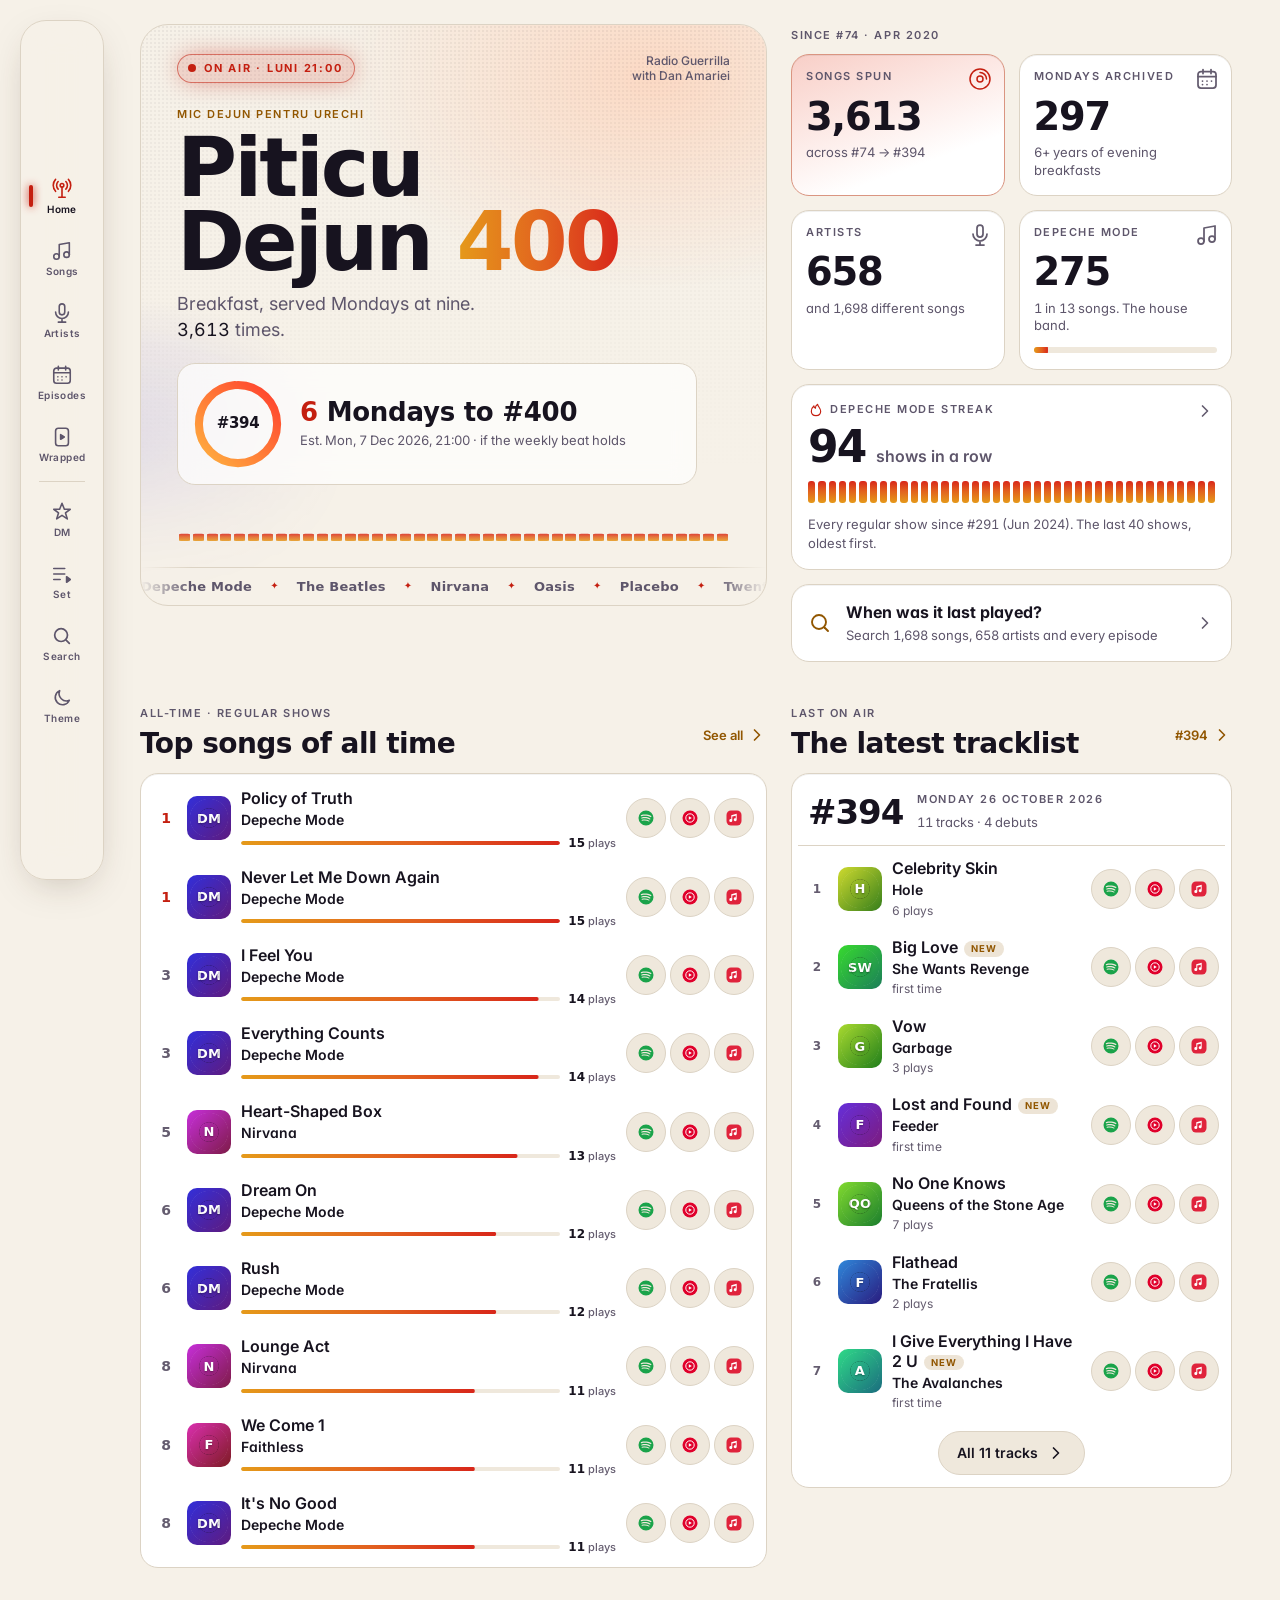
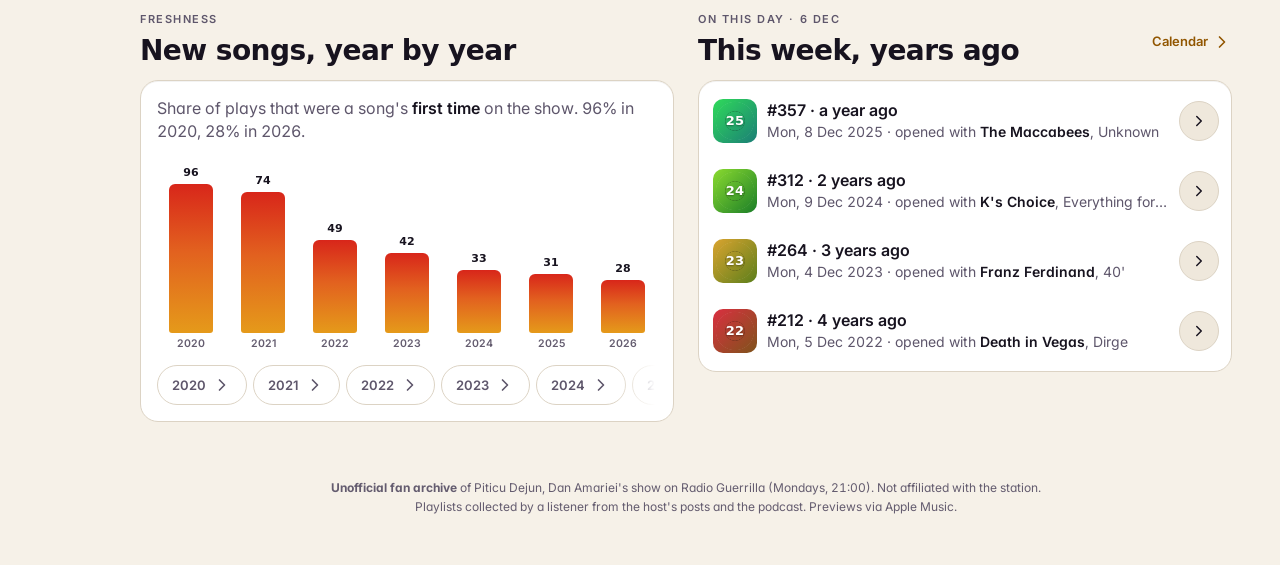
==== commit 9494f3fc: "Episodes #393-#394" ====
--- a/index.html
+++ b/index.html
@@ -8,8 +8,8 @@
 <meta name="theme-color" content="#0C0A12" media="(prefers-color-scheme: dark)">
 <meta name="theme-color" content="#F6F1E8" media="(prefers-color-scheme: light)">
 <meta name="color-scheme" content="dark light">
-<meta name="pd-data" content="data/shows.json?v=296-3590">
-<meta name="pd-aliases" content="data/aliases.json?v=296-3590">
+<meta name="pd-data" content="data/shows.json?v=298-3613">
+<meta name="pd-aliases" content="data/aliases.json?v=298-3613">
 <meta property="og:title" content="Piticu Dejun 400">
 <meta property="og:description" content="Breakfast, served Mondays at nine. Every playlist since 2020, in one fan archive.">
 <meta property="og:image" content="icons/icon-512.png">
@@ -23,7 +23,7 @@
 <link rel="preconnect" href="https://fonts.googleapis.com">
 <link rel="preconnect" href="https://fonts.gstatic.com" crossorigin>
 <link href="https://fonts.googleapis.com/css2?family=Inter:wght@400;500;600;700&family=Unbounded:wght@500;700;800&display=swap" rel="stylesheet">
-<link rel="preload" href="data/shows.json?v=296-3590" as="fetch" crossorigin>
+<link rel="preload" href="data/shows.json?v=298-3613" as="fetch" crossorigin>
 <link rel="stylesheet" href="css/app.css">
 <script>
   // Theme + presenter flags before first paint (no flash).
--- a/css/app.css
+++ b/css/app.css
@@ -22,8 +22,8 @@
 @media (prefers-color-scheme: light) {
   :root:not([data-theme="dark"]) {
     --bg: #F6F1E8; --bg-glow: #FBD9C4; --surface: #FFFFFF; --surface-2: #EFE8DC; --surface-3: #E5DCCD;
-    --line: #DCD3C4; --text: #17131F; --text-2: #5E566B; --text-3: #6E6679;
-    --onair: #D8261A; --amber: #A86500; --violet: #5B4BE0; --violet-soft: rgba(91, 75, 224, .12);
+    --line: #DCD3C4; --text: #17131F; --text-2: #5E566B; --text-3: #645C6F;
+    --onair: #C41F10; --amber: #915600; --violet: #5242D6; --violet-soft: rgba(91, 75, 224, .12);
     --meter: linear-gradient(90deg, #E59A1A 0%, #E2611F 55%, #D8261A 100%);
     --meter-v: linear-gradient(0deg, #E59A1A 0%, #E2611F 55%, #D8261A 100%);
     --heat-0: #EFE8DC; --heat-1: #F6D2B0; --heat-2: #EFA36A; --heat-3: #E2611F; --heat-4: #B8300F;
@@ -34,8 +34,8 @@
 }
 :root[data-theme="light"] {
   --bg: #F6F1E8; --bg-glow: #FBD9C4; --surface: #FFFFFF; --surface-2: #EFE8DC; --surface-3: #E5DCCD;
-  --line: #DCD3C4; --text: #17131F; --text-2: #5E566B; --text-3: #6E6679;
-  --onair: #D8261A; --amber: #A86500; --violet: #5B4BE0; --violet-soft: rgba(91, 75, 224, .12);
+  --line: #DCD3C4; --text: #17131F; --text-2: #5E566B; --text-3: #645C6F;
+  --onair: #C41F10; --amber: #915600; --violet: #5242D6; --violet-soft: rgba(91, 75, 224, .12);
   --meter: linear-gradient(90deg, #E59A1A 0%, #E2611F 55%, #D8261A 100%);
   --meter-v: linear-gradient(0deg, #E59A1A 0%, #E2611F 55%, #D8261A 100%);
   --heat-0: #EFE8DC; --heat-1: #F6D2B0; --heat-2: #EFA36A; --heat-3: #E2611F; --heat-4: #B8300F;
@@ -156,6 +156,7 @@
 .stat .n { font: 800 clamp(28px, 8.4vw, 48px)/1 var(--f-display); letter-spacing: -.03em; margin-top: 14px; white-space: nowrap; }
 .stat .n small { font-size: .45em; letter-spacing: 0; margin-left: 2px; color: var(--text-2); }
 .stat .cap { color: var(--text-2); font-size: 13px; margin-top: 8px; line-height: 1.35; }
+.stat .cap a { text-decoration: underline; text-decoration-thickness: 1px; text-underline-offset: 2px; } /* not by colour alone */
 .stat .glyph { position: absolute; right: 12px; top: 12px; width: 24px; height: 24px; color: var(--text-3); }
 .stat.hot { background: linear-gradient(160deg, color-mix(in oklab, var(--onair) 24%, var(--surface)) 0%, var(--surface) 72%);
   border-color: color-mix(in oklab, var(--onair) 40%, var(--line)); }
@@ -186,6 +187,9 @@
 .tt .s a:hover, .tt .a a:hover { text-decoration: underline; text-underline-offset: 2px; }
 .tt .a { font-size: 13px; color: var(--text-2); white-space: nowrap; overflow: hidden; text-overflow: ellipsis; margin-top: 2px; }
 .tt .a b { font-weight: 600; color: var(--text); }
+.tt .m { font-size: 12px; color: var(--text-3); white-space: nowrap; overflow: hidden; text-overflow: ellipsis; margin-top: 1px; }
+.tt .m b { color: var(--text-2); font-weight: 600; }
+.tt .m a { text-decoration: underline; text-underline-offset: 2px; text-decoration-color: var(--line); }
 .badge {
   display: inline-flex; align-items: center; gap: 4px; vertical-align: 1px; margin-left: 6px; padding: 3px 7px; border-radius: 99px;
   font: 700 9.5px/1 var(--f-ui); letter-spacing: .1em; text-transform: uppercase; white-space: nowrap;
@@ -300,7 +304,8 @@
 }
 .btn:hover { background: var(--surface-3); }
 .btn:active { transform: scale(.97); }
-.btn.primary { background: var(--onair); border-color: var(--onair); color: #fff; }
+/* the dark-theme red is too light for white 14px text (3.5:1); deepen it a touch on buttons only */
+.btn.primary { --btn-red: color-mix(in oklab, var(--onair) 84%, #000); background: var(--btn-red); border-color: var(--btn-red); color: #fff; }
 .more-wrap { display: flex; justify-content: center; padding: 12px 0 6px; }
 
 /* ============================================================ home hero */
@@ -535,6 +540,8 @@
   .ring { width: 92px; height: 92px; }
 }
 @media (max-width: 1023px) {
+  .hero { min-height: 0; padding-top: 20px; }
+  .hero-body { padding-top: 40px; }
   .rail-sep, .tab.rail-only { display: none; }
   .home-side { display: contents; }
   .home-side .stats { margin-top: 8px; }
@@ -563,7 +570,7 @@
 ::view-transition-new(main) { animation: vt-in .42s var(--ease-out) both; }
 @keyframes vt-out { to { opacity: 0; transform: translateY(-8px); } }
 @keyframes vt-in { from { opacity: 0; transform: translateY(14px); } }
-.view { view-transition-name: main; }
+.view.vt { view-transition-name: main; } /* set by the router during a page transition only */
 
 @media (prefers-reduced-motion: reduce) {
   .hero::before, .eq i, .ticker-in, .dot, .pv[data-state="loading"] .pv-ring { animation: none; }
@@ -639,3 +646,5 @@
   .ep-card ol li:nth-child(n+2) { display: none; }
   .ep-card .badge { white-space: normal; text-align: left; line-height: 1.2; }
 }
+.cell.double { box-shadow: 0 0 0 2px var(--violet); }
+@media (min-width: 1024px) { .row .meter { max-width: 560px; } }
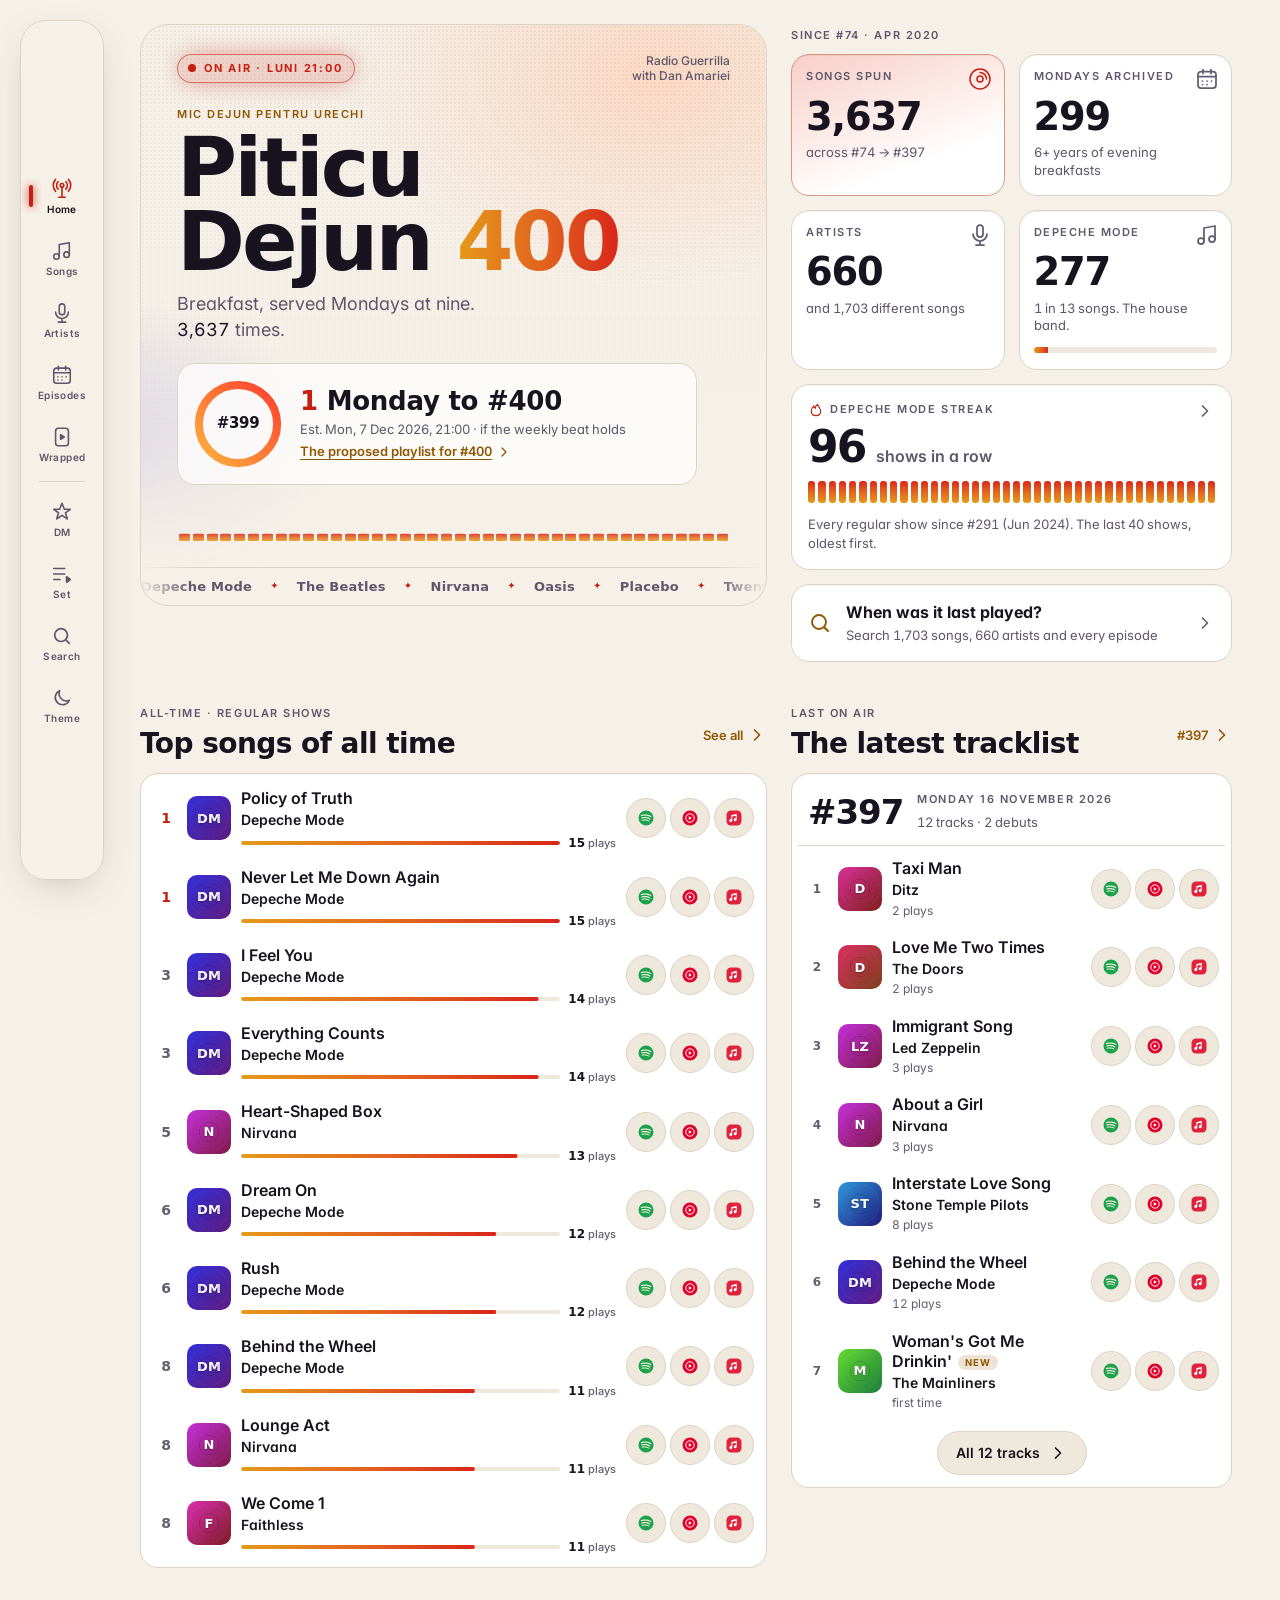
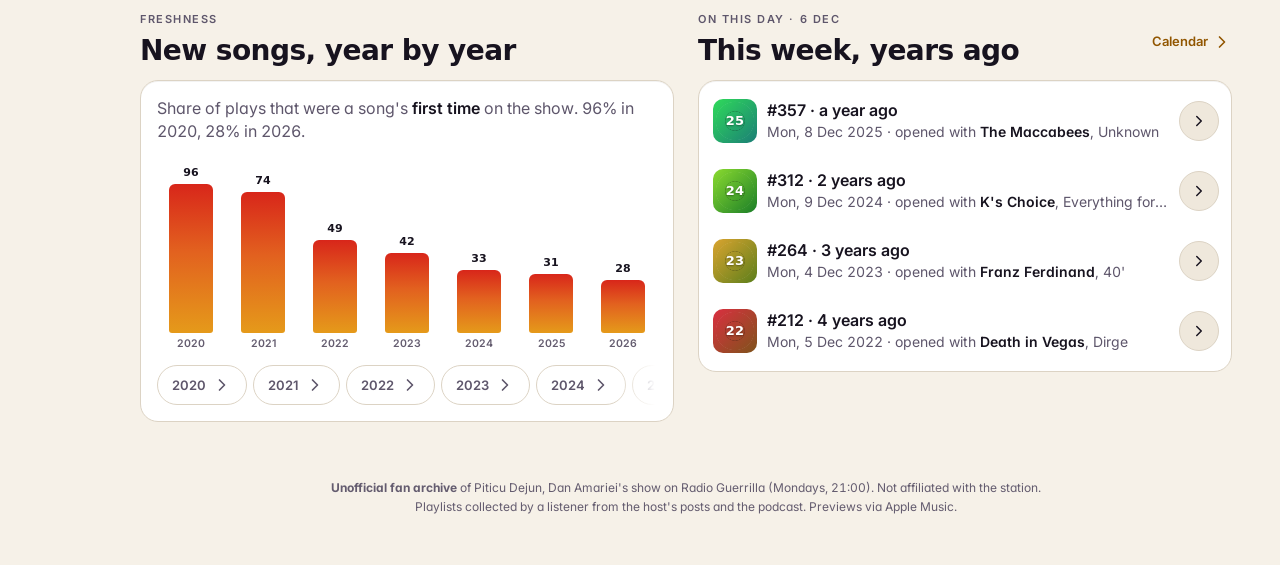
==== commit b8cf771d: "Episodes #396-#397 Also regenerate the test fixture, which still held the totals from before #393.  " ====
--- a/index.html
+++ b/index.html
@@ -8,8 +8,8 @@
 <meta name="theme-color" content="#0C0A12" media="(prefers-color-scheme: dark)">
 <meta name="theme-color" content="#F6F1E8" media="(prefers-color-scheme: light)">
 <meta name="color-scheme" content="dark light">
-<meta name="pd-data" content="data/shows.json?v=298-3613">
-<meta name="pd-aliases" content="data/aliases.json?v=298-3613">
+<meta name="pd-data" content="data/shows.json?v=300-3637">
+<meta name="pd-aliases" content="data/aliases.json?v=300-3637">
 <meta property="og:title" content="Piticu Dejun 400">
 <meta property="og:description" content="Breakfast, served Mondays at nine. Every playlist since 2020, in one fan archive.">
 <meta property="og:image" content="icons/icon-512.png">
@@ -23,7 +23,7 @@
 <link rel="preconnect" href="https://fonts.googleapis.com">
 <link rel="preconnect" href="https://fonts.gstatic.com" crossorigin>
 <link href="https://fonts.googleapis.com/css2?family=Inter:wght@400;500;600;700&family=Unbounded:wght@500;700;800&display=swap" rel="stylesheet">
-<link rel="preload" href="data/shows.json?v=298-3613" as="fetch" crossorigin>
+<link rel="preload" href="data/shows.json?v=300-3637" as="fetch" crossorigin>
 <link rel="stylesheet" href="css/app.css">
 <script>
   // Theme + presenter flags before first paint (no flash).
--- a/css/app.css
+++ b/css/app.css
@@ -648,3 +648,12 @@
 }
 .cell.double { box-shadow: 0 0 0 2px var(--violet); }
 @media (min-width: 1024px) { .row .meter { max-width: 560px; } }
+
+/* ============================================================ #/400 proposal */
+.prop-acts { display: flex; flex-wrap: wrap; gap: 10px; margin-top: 8px; }
+.v-prop .tt .m { white-space: normal; overflow: visible; line-height: 1.45; margin-top: 4px; }
+.prop-swaps { display: grid; gap: 10px; padding-left: 18px; list-style: disc; color: var(--text-2); max-width: 70ch; }
+.prop-swaps b { color: var(--text); font-weight: 600; }
+.prop-msg { white-space: pre-wrap; overflow-wrap: anywhere; font: 400 15px/1.55 var(--f-ui); max-width: 70ch; margin-bottom: 16px; }
+.prop-link { display: inline-flex; align-items: center; gap: 4px; color: var(--amber); font-weight: 600; text-decoration: underline; text-underline-offset: 3px; }
+.prop-link .ic { width: 16px; height: 16px; }
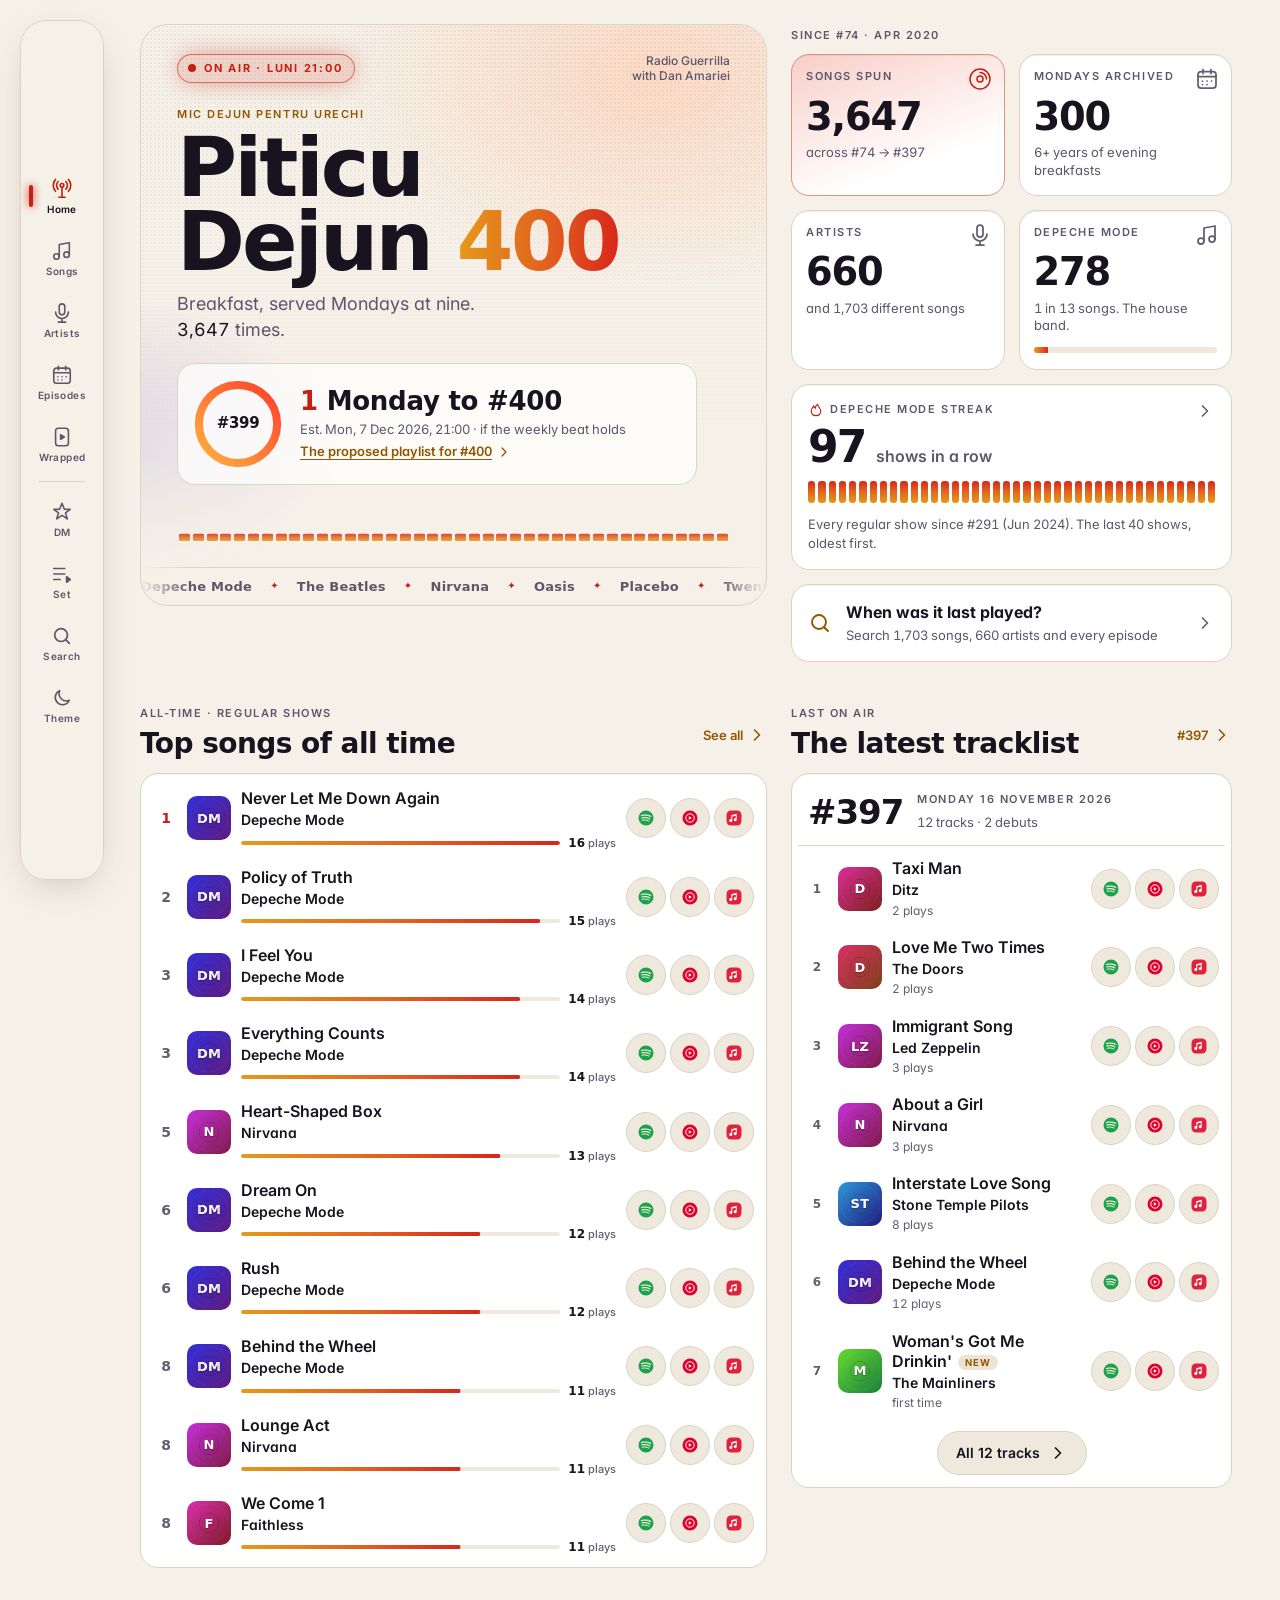
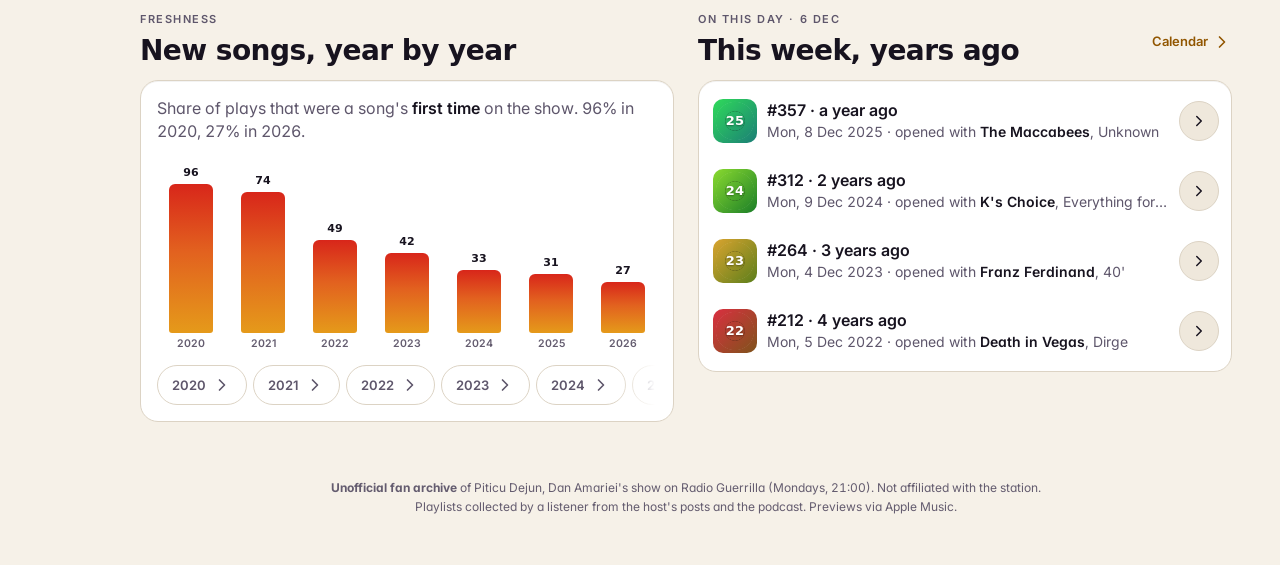
==== commit 1be59d57: "Episode #395 Co-Authored-By: Claude Fable 5.2 <noreply@anthropic.com>" ====
--- a/index.html
+++ b/index.html
@@ -8,8 +8,8 @@
 <meta name="theme-color" content="#0C0A12" media="(prefers-color-scheme: dark)">
 <meta name="theme-color" content="#F6F1E8" media="(prefers-color-scheme: light)">
 <meta name="color-scheme" content="dark light">
-<meta name="pd-data" content="data/shows.json?v=300-3637">
-<meta name="pd-aliases" content="data/aliases.json?v=300-3637">
+<meta name="pd-data" content="data/shows.json?v=301-3647">
+<meta name="pd-aliases" content="data/aliases.json?v=301-3647">
 <meta property="og:title" content="Piticu Dejun 400">
 <meta property="og:description" content="Breakfast, served Mondays at nine. Every playlist since 2020, in one fan archive.">
 <meta property="og:image" content="icons/icon-512.png">
@@ -23,7 +23,7 @@
 <link rel="preconnect" href="https://fonts.googleapis.com">
 <link rel="preconnect" href="https://fonts.gstatic.com" crossorigin>
 <link href="https://fonts.googleapis.com/css2?family=Inter:wght@400;500;600;700&family=Unbounded:wght@500;700;800&display=swap" rel="stylesheet">
-<link rel="preload" href="data/shows.json?v=300-3637" as="fetch" crossorigin>
+<link rel="preload" href="data/shows.json?v=301-3647" as="fetch" crossorigin>
 <link rel="stylesheet" href="css/app.css">
 <script>
   // Theme + presenter flags before first paint (no flash).
